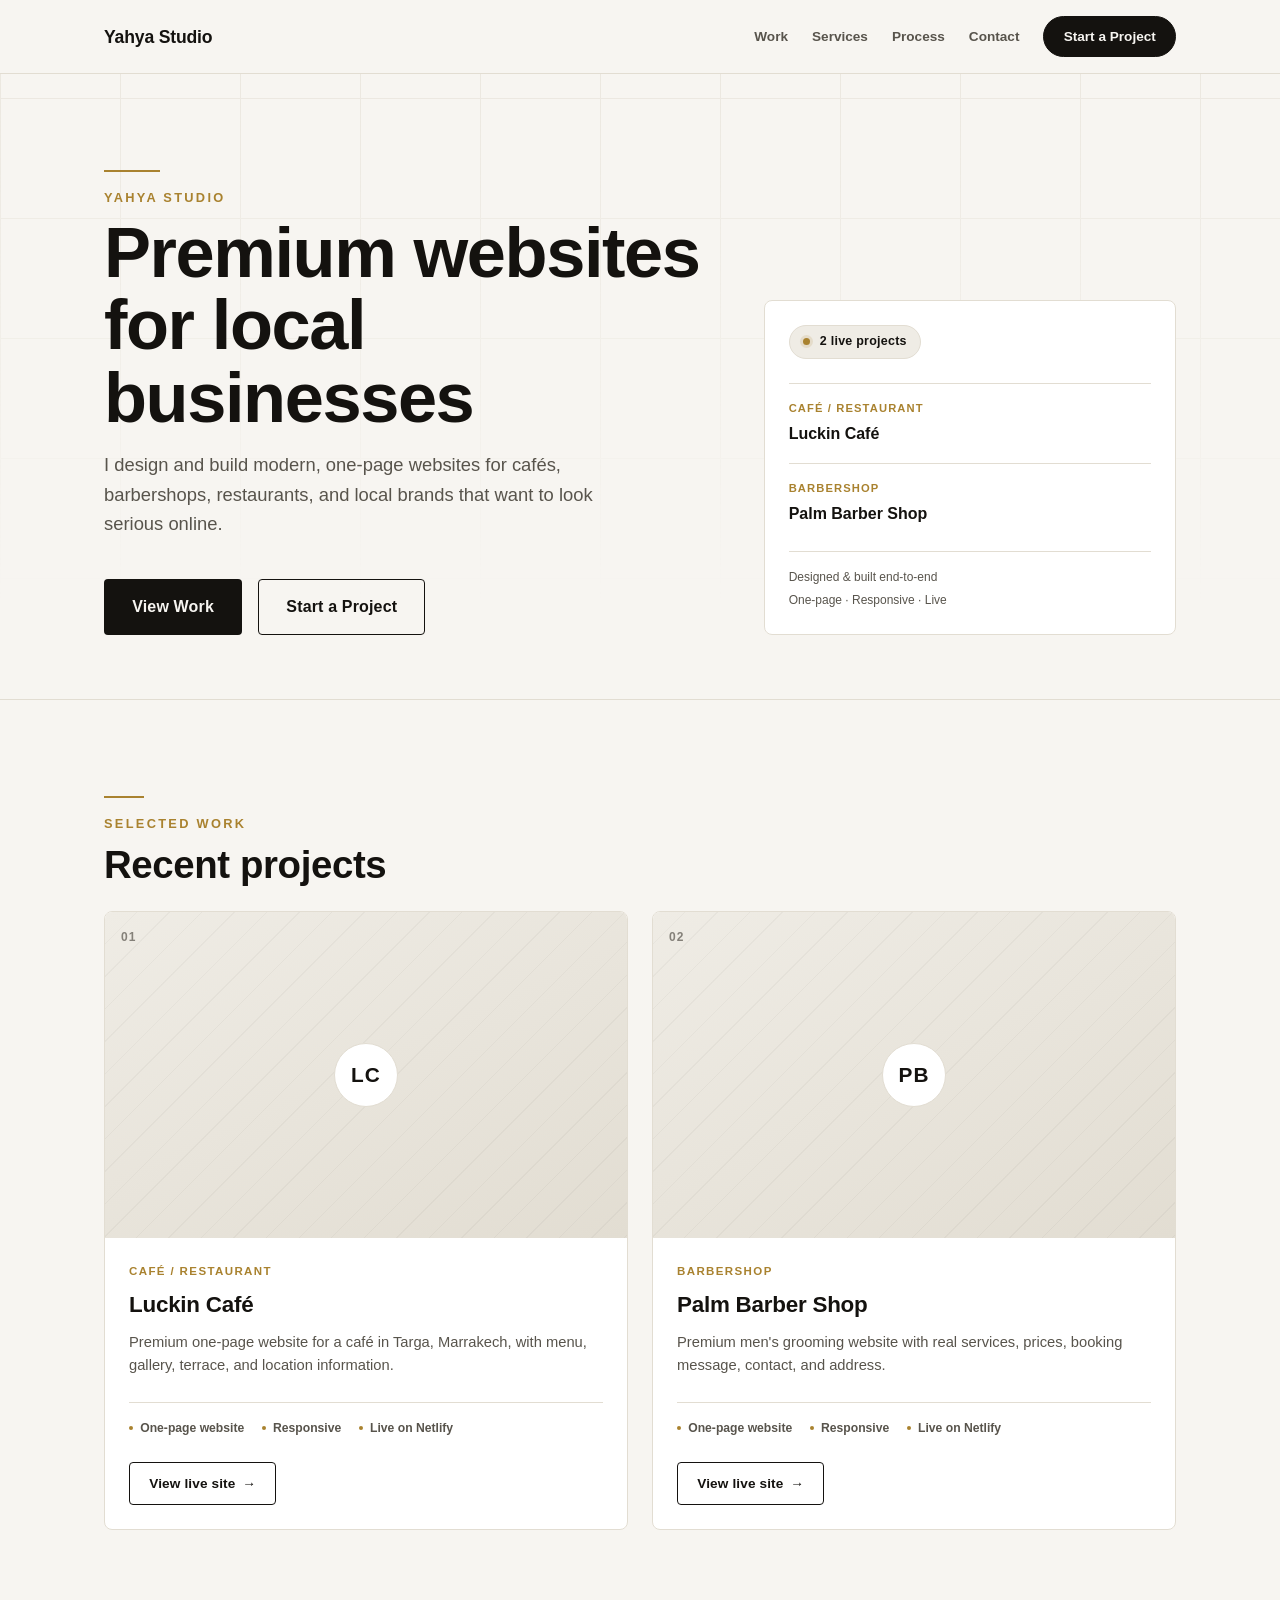
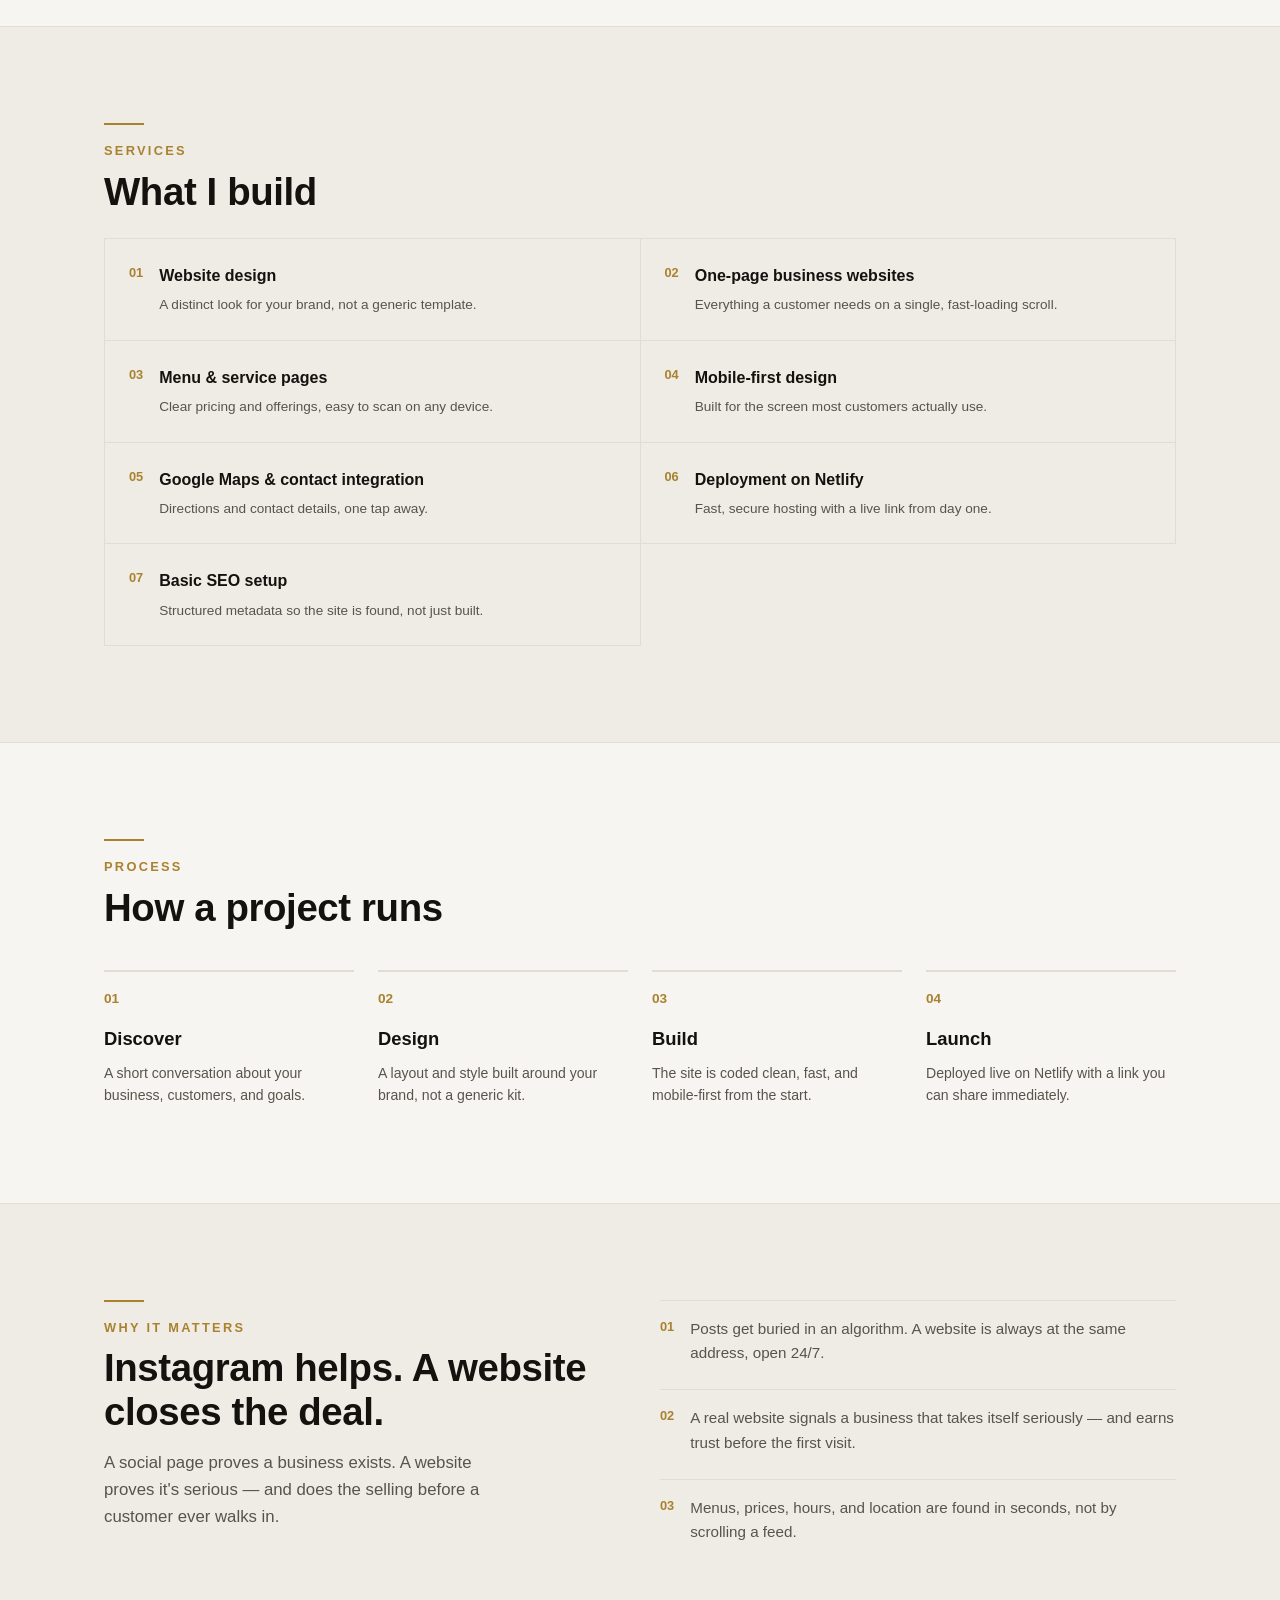
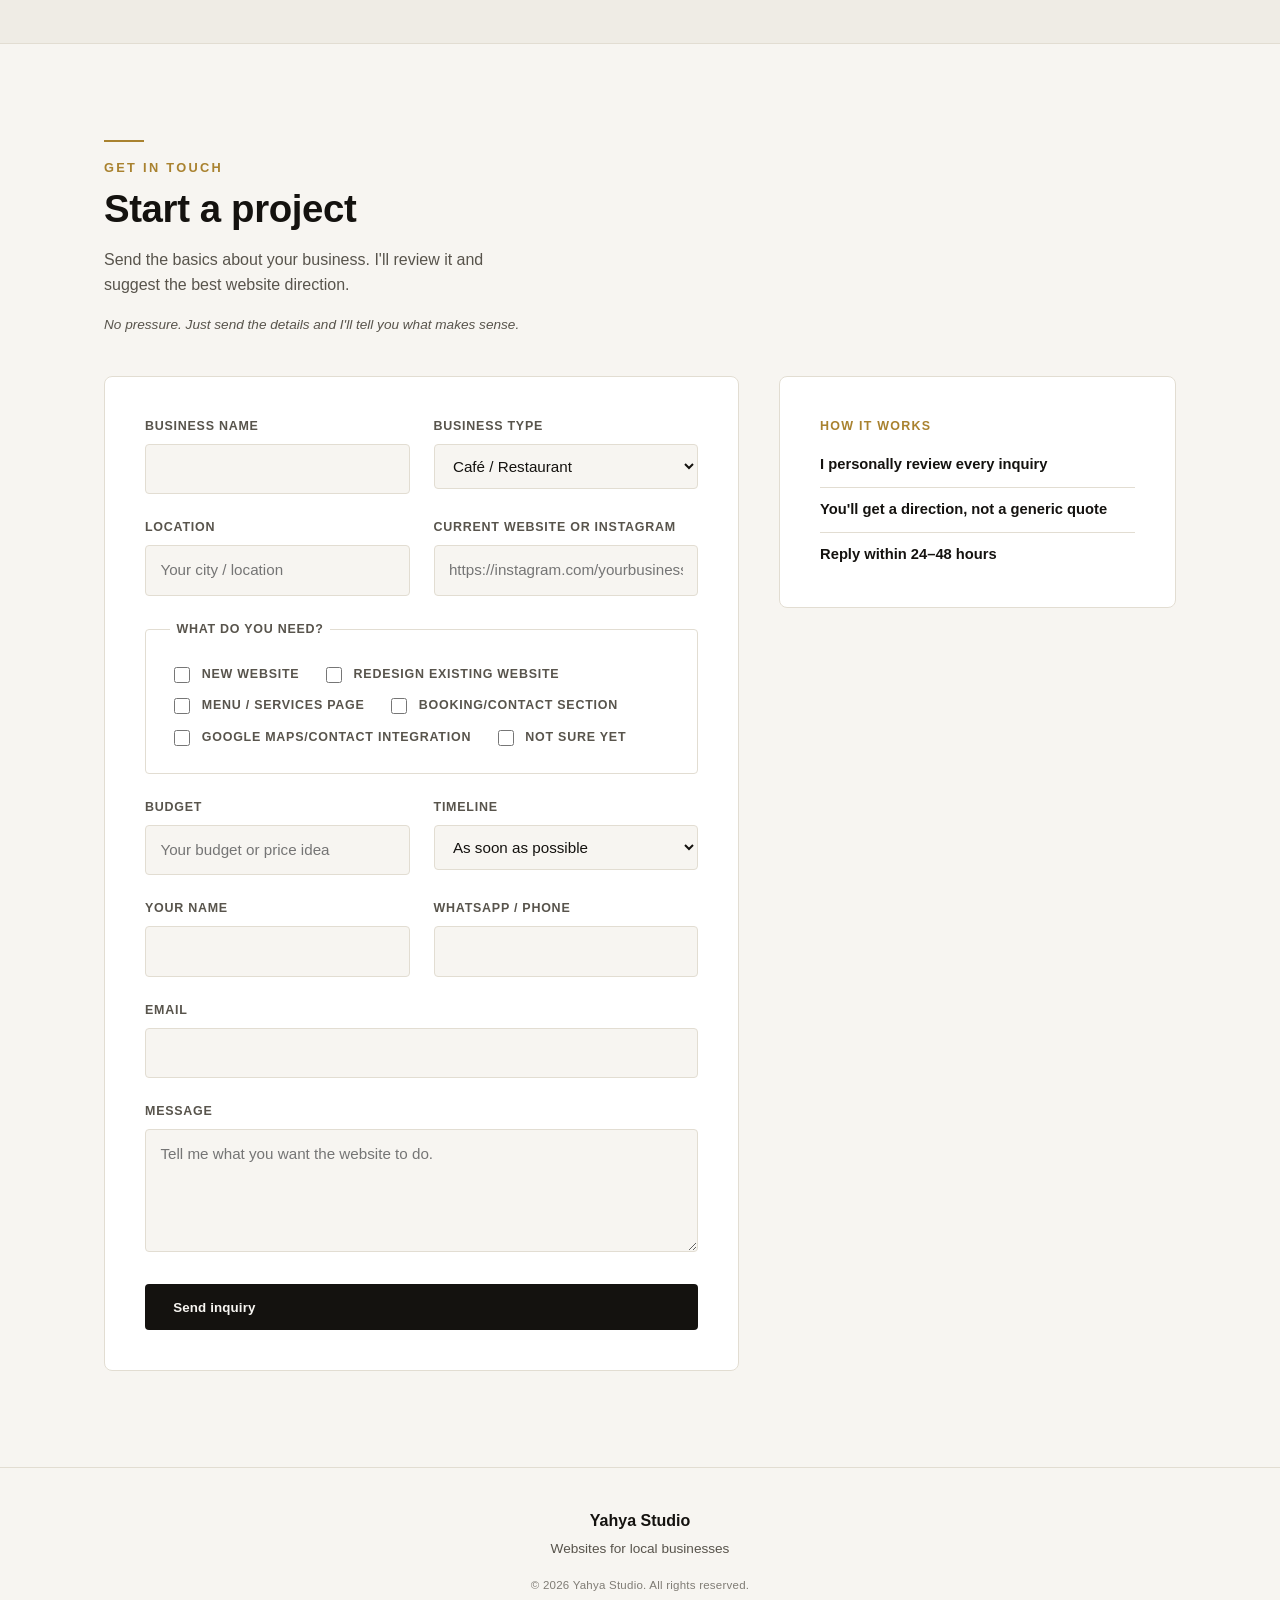
==== studio/index.html @ e255e072 "Add Yahya Studio inquiry form" ====
<!DOCTYPE html>
<html lang="en">
<head>
  <meta charset="UTF-8" />
  <meta name="viewport" content="width=device-width, initial-scale=1.0" />
  <title>Yahya Studio — Premium Websites for Local Businesses</title>
  <meta name="description" content="Yahya Studio designs and builds modern, premium websites for cafés, barbershops, restaurants, and local brands that want to look serious online." />
  <meta name="theme-color" content="#f7f5f1" />

  <link rel="icon" href="data:image/svg+xml,%3Csvg xmlns='http://www.w3.org/2000/svg' viewBox='0 0 64 64'%3E%3Crect width='64' height='64' rx='14' fill='%2314120f'/%3E%3Ctext x='32' y='44' font-family='Helvetica,Arial,sans-serif' font-size='32' font-weight='700' fill='%23f7f5f1' text-anchor='middle'%3EY%3C/text%3E%3C/svg%3E" />

  <!-- Open Graph -->
  <meta property="og:type" content="website" />
  <meta property="og:site_name" content="Yahya Studio" />
  <meta property="og:title" content="Yahya Studio — Premium Websites for Local Businesses" />
  <meta property="og:description" content="I design and build modern websites for cafés, barbershops, restaurants, and local brands that want to look serious online." />
  <meta property="og:locale" content="en_US" />

  <link rel="stylesheet" href="css/style.css" />
  <link rel="stylesheet" href="css/animations.css" />
</head>
<body>

  <a class="skip-link" href="#main">Skip to main content</a>

  <header class="site-header" id="siteHeader">
    <div class="container header-bar">
      <a class="brand" href="#main">
        <span class="brand-name">Yahya Studio</span>
      </a>

      <button class="nav-toggle" id="navToggle" aria-expanded="false" aria-controls="primaryNav">
        <span class="nav-toggle-bar"></span>
        <span class="nav-toggle-bar"></span>
        <span class="nav-toggle-bar"></span>
        <span class="visually-hidden">Open menu</span>
      </button>

      <nav class="primary-nav" id="primaryNav" aria-label="Primary navigation">
        <a href="#work">Work</a>
        <a href="#services">Services</a>
        <a href="#process">Process</a>
        <a href="#contact">Contact</a>
        <a class="nav-cta" href="#contact">Start a Project</a>
      </nav>
    </div>
  </header>

  <main id="main">

    <!-- Hero -->
    <section class="hero">
      <div class="hero-grid-bg" aria-hidden="true"></div>
      <div class="container hero-inner">
        <div class="hero-content reveal">
          <span class="hero-kicker" aria-hidden="true"></span>
          <p class="eyebrow">Yahya Studio</p>
          <h1>Premium websites for local businesses</h1>
          <p class="hero-lead">I design and build modern, one-page websites for cafés, barbershops, restaurants, and local brands that want to look serious online.</p>

          <div class="hero-actions">
            <a class="btn btn-primary" href="#work">View Work</a>
            <a class="btn btn-secondary" href="#contact">Start a Project</a>
          </div>
        </div>

        <aside class="hero-panel reveal" aria-label="Studio highlights">
          <div class="hero-panel-badge">
            <span class="hero-panel-badge-dot" aria-hidden="true"></span>
            2 live projects
          </div>

          <ul class="hero-panel-list">
            <li>
              <span class="hero-panel-label">Café / Restaurant</span>
              <span class="hero-panel-name">Luckin Café</span>
            </li>
            <li>
              <span class="hero-panel-label">Barbershop</span>
              <span class="hero-panel-name">Palm Barber Shop</span>
            </li>
          </ul>

          <div class="hero-panel-foot">
            <span>Designed &amp; built end-to-end</span>
            <span>One-page · Responsive · Live</span>
          </div>
        </aside>
      </div>
    </section>

    <!-- Selected Work -->
    <section class="work" id="work">
      <div class="container">
        <span class="section-kicker" aria-hidden="true"></span>
        <p class="eyebrow">Selected Work</p>
        <h2>Recent projects</h2>

        <div class="work-grid">
          <article class="work-card reveal">
            <div class="work-thumb work-thumb-luckin" aria-hidden="true">
              <span class="work-thumb-index">01</span>
              <span class="work-thumb-mark">LC</span>
            </div>
            <div class="work-card-body">
              <p class="work-category">Café / Restaurant</p>
              <h3>Luckin Café</h3>
              <p class="work-description">Premium one-page website for a café in Targa, Marrakech, with menu, gallery, terrace, and location information.</p>
              <ul class="work-detail-row">
                <li>One-page website</li>
                <li>Responsive</li>
                <li>Live on Netlify</li>
              </ul>
              <a class="btn btn-secondary btn-small" href="https://luckin-cafe.netlify.app/" target="_blank" rel="noopener noreferrer">
                View live site <span aria-hidden="true">→</span>
              </a>
            </div>
          </article>

          <article class="work-card reveal">
            <div class="work-thumb work-thumb-palm" aria-hidden="true">
              <span class="work-thumb-index">02</span>
              <span class="work-thumb-mark">PB</span>
            </div>
            <div class="work-card-body">
              <p class="work-category">Barbershop</p>
              <h3>Palm Barber Shop</h3>
              <p class="work-description">Premium men's grooming website with real services, prices, booking message, contact, and address.</p>
              <ul class="work-detail-row">
                <li>One-page website</li>
                <li>Responsive</li>
                <li>Live on Netlify</li>
              </ul>
              <a class="btn btn-secondary btn-small" href="https://palm-barber-shop.netlify.app/" target="_blank" rel="noopener noreferrer">
                View live site <span aria-hidden="true">→</span>
              </a>
            </div>
          </article>
        </div>
      </div>
    </section>

    <!-- Services -->
    <section class="services" id="services">
      <div class="container">
        <span class="section-kicker" aria-hidden="true"></span>
        <p class="eyebrow">Services</p>
        <h2>What I build</h2>

        <ul class="services-grid">
          <li class="service-item reveal">
            <span class="service-index" aria-hidden="true">01</span>
            <div class="service-body">
              <span class="service-name">Website design</span>
              <p class="service-desc">A distinct look for your brand, not a generic template.</p>
            </div>
          </li>
          <li class="service-item reveal">
            <span class="service-index" aria-hidden="true">02</span>
            <div class="service-body">
              <span class="service-name">One-page business websites</span>
              <p class="service-desc">Everything a customer needs on a single, fast-loading scroll.</p>
            </div>
          </li>
          <li class="service-item reveal">
            <span class="service-index" aria-hidden="true">03</span>
            <div class="service-body">
              <span class="service-name">Menu &amp; service pages</span>
              <p class="service-desc">Clear pricing and offerings, easy to scan on any device.</p>
            </div>
          </li>
          <li class="service-item reveal">
            <span class="service-index" aria-hidden="true">04</span>
            <div class="service-body">
              <span class="service-name">Mobile-first design</span>
              <p class="service-desc">Built for the screen most customers actually use.</p>
            </div>
          </li>
          <li class="service-item reveal">
            <span class="service-index" aria-hidden="true">05</span>
            <div class="service-body">
              <span class="service-name">Google Maps &amp; contact integration</span>
              <p class="service-desc">Directions and contact details, one tap away.</p>
            </div>
          </li>
          <li class="service-item reveal">
            <span class="service-index" aria-hidden="true">06</span>
            <div class="service-body">
              <span class="service-name">Deployment on Netlify</span>
              <p class="service-desc">Fast, secure hosting with a live link from day one.</p>
            </div>
          </li>
          <li class="service-item reveal">
            <span class="service-index" aria-hidden="true">07</span>
            <div class="service-body">
              <span class="service-name">Basic SEO setup</span>
              <p class="service-desc">Structured metadata so the site is found, not just built.</p>
            </div>
          </li>
        </ul>
      </div>
    </section>

    <!-- Process -->
    <section class="process" id="process">
      <div class="container">
        <span class="section-kicker" aria-hidden="true"></span>
        <p class="eyebrow">Process</p>
        <h2>How a project runs</h2>

        <ol class="process-grid">
          <li class="process-step reveal">
            <span class="process-index" aria-hidden="true">01</span>
            <span class="process-name">Discover</span>
            <p class="process-desc">A short conversation about your business, customers, and goals.</p>
          </li>
          <li class="process-step reveal">
            <span class="process-index" aria-hidden="true">02</span>
            <span class="process-name">Design</span>
            <p class="process-desc">A layout and style built around your brand, not a generic kit.</p>
          </li>
          <li class="process-step reveal">
            <span class="process-index" aria-hidden="true">03</span>
            <span class="process-name">Build</span>
            <p class="process-desc">The site is coded clean, fast, and mobile-first from the start.</p>
          </li>
          <li class="process-step reveal">
            <span class="process-index" aria-hidden="true">04</span>
            <span class="process-name">Launch</span>
            <p class="process-desc">Deployed live on Netlify with a link you can share immediately.</p>
          </li>
        </ol>
      </div>
    </section>

    <!-- Why a website -->
    <section class="why">
      <div class="container why-grid">
        <div class="why-text reveal">
          <span class="section-kicker" aria-hidden="true"></span>
          <p class="eyebrow">Why it matters</p>
          <h2>Instagram helps. A website closes the deal.</h2>
          <p class="why-lead">A social page proves a business exists. A website proves it's serious — and does the selling before a customer ever walks in.</p>
        </div>

        <ul class="why-points">
          <li class="why-point reveal">
            <span class="why-point-index" aria-hidden="true">01</span>
            <span class="why-point-text">Posts get buried in an algorithm. A website is always at the same address, open 24/7.</span>
          </li>
          <li class="why-point reveal">
            <span class="why-point-index" aria-hidden="true">02</span>
            <span class="why-point-text">A real website signals a business that takes itself seriously — and earns trust before the first visit.</span>
          </li>
          <li class="why-point reveal">
            <span class="why-point-index" aria-hidden="true">03</span>
            <span class="why-point-text">Menus, prices, hours, and location are found in seconds, not by scrolling a feed.</span>
          </li>
        </ul>
      </div>
    </section>

    <!-- Contact / CTA -->
    <section class="contact" id="contact">
      <div class="container">
        <div class="contact-header reveal">
          <span class="section-kicker" aria-hidden="true"></span>
          <p class="eyebrow">Get in touch</p>
          <h2>Start a project</h2>
          <p class="contact-lead">Send the basics about your business. I'll review it and suggest the best website direction.</p>
          <p class="contact-note">No pressure. Just send the details and I'll tell you what makes sense.</p>
        </div>

        <div class="contact-layout">
          <form
            class="contact-form reveal"
            name="client-inquiry"
            method="POST"
            data-netlify="true"
            netlify-honeypot="bot-field"
            action="/success.html"
          >
            <input type="hidden" name="form-name" value="client-inquiry" />

            <p class="form-honeypot" aria-hidden="true">
              <label>
                Don't fill this out if you're human:
                <input type="text" name="bot-field" tabindex="-1" autocomplete="off" />
              </label>
            </p>

            <div class="form-grid">
              <div class="form-field">
                <label for="business-name">Business name</label>
                <input type="text" id="business-name" name="business-name" autocomplete="organization" required />
              </div>

              <div class="form-field">
                <label for="business-type">Business type</label>
                <select id="business-type" name="business-type">
                  <option value="Café / Restaurant">Café / Restaurant</option>
                  <option value="Barbershop">Barbershop</option>
                  <option value="Beauty / Salon">Beauty / Salon</option>
                  <option value="Shop / Retail">Shop / Retail</option>
                  <option value="Service business">Service business</option>
                  <option value="Other">Other</option>
                </select>
              </div>

              <div class="form-field">
                <label for="location">Location</label>
                <input type="text" id="location" name="location" placeholder="Your city / location" autocomplete="address-level2" />
              </div>

              <div class="form-field">
                <label for="current-presence">Current website or Instagram</label>
                <input type="url" id="current-presence" name="current-presence" placeholder="https://instagram.com/yourbusiness" />
              </div>

              <fieldset class="form-field form-field--full">
                <legend>What do you need?</legend>
                <div class="form-checkbox-group">
                  <label class="form-checkbox">
                    <input type="checkbox" name="project-type" value="New website" />
                    New website
                  </label>
                  <label class="form-checkbox">
                    <input type="checkbox" name="project-type" value="Redesign existing website" />
                    Redesign existing website
                  </label>
                  <label class="form-checkbox">
                    <input type="checkbox" name="project-type" value="Menu / services page" />
                    Menu / services page
                  </label>
                  <label class="form-checkbox">
                    <input type="checkbox" name="project-type" value="Booking/contact section" />
                    Booking/contact section
                  </label>
                  <label class="form-checkbox">
                    <input type="checkbox" name="project-type" value="Google Maps/contact integration" />
                    Google Maps/contact integration
                  </label>
                  <label class="form-checkbox">
                    <input type="checkbox" name="project-type" value="Not sure yet" />
                    Not sure yet
                  </label>
                </div>
              </fieldset>

              <div class="form-field">
                <label for="budget">Budget</label>
                <input type="text" id="budget" name="budget" placeholder="Your budget or price idea" />
              </div>

              <div class="form-field">
                <label for="timeline">Timeline</label>
                <select id="timeline" name="timeline">
                  <option value="As soon as possible">As soon as possible</option>
                  <option value="This week">This week</option>
                  <option value="This month">This month</option>
                  <option value="No rush">No rush</option>
                </select>
              </div>

              <div class="form-field">
                <label for="name">Your name</label>
                <input type="text" id="name" name="name" autocomplete="name" required />
              </div>

              <div class="form-field">
                <label for="phone">WhatsApp / phone</label>
                <input type="tel" id="phone" name="phone" autocomplete="tel" required />
              </div>

              <div class="form-field form-field--full">
                <label for="email">Email</label>
                <input type="email" id="email" name="email" autocomplete="email" />
              </div>

              <div class="form-field form-field--full">
                <label for="message">Message</label>
                <textarea id="message" name="message" rows="4" placeholder="Tell me what you want the website to do."></textarea>
              </div>

              <div class="form-field form-field--full form-actions">
                <button class="btn btn-primary" type="submit">Send inquiry</button>
              </div>
            </div>
          </form>

          <aside class="contact-aside reveal" aria-label="What to expect">
            <p class="contact-aside-title">How it works</p>
            <ul class="contact-aside-list">
              <li>I personally review every inquiry</li>
              <li>You'll get a direction, not a generic quote</li>
              <li>Reply within 24–48 hours</li>
            </ul>
          </aside>
        </div>
      </div>
    </section>

  </main>

  <footer class="site-footer">
    <div class="container footer-content">
      <p class="footer-brand">Yahya Studio</p>
      <p class="footer-tagline">Websites for local businesses</p>
      <p class="footer-copyright">© 2026 Yahya Studio. All rights reserved.</p>
    </div>
  </footer>

  <script src="js/script.js"></script>
</body>
</html>
---- studio/css/style.css ----
/* ==========================================================================
   Yahya Studio — base styles
   ========================================================================== */

:root {
  --color-bg: #f7f5f1;
  --color-bg-alt: #efece5;
  --color-surface: #ffffff;
  --color-border: #e2ddd2;

  --color-ink: #14120f;
  --color-ink-dim: #58544c;
  --color-gold: #a9822f;
  --color-gold-bright: #8c6d28;

  --font-body: -apple-system, BlinkMacSystemFont, 'Segoe UI', Helvetica, Arial, sans-serif;

  --container-width: 1120px;
  --radius: 4px;
  --radius-lg: 8px;

  --space-1: 0.5rem;
  --space-2: 1rem;
  --space-3: 1.5rem;
  --space-4: 2.5rem;
  --space-5: 4rem;
  --space-6: 6rem;
}

/* ---- Reset ---- */

*,
*::before,
*::after {
  box-sizing: border-box;
}

html {
  scroll-behavior: smooth;
}

body {
  margin: 0;
  background: var(--color-bg);
  color: var(--color-ink);
  font-family: var(--font-body);
  line-height: 1.6;
  -webkit-font-smoothing: antialiased;
}

img {
  max-width: 100%;
  display: block;
}

a {
  color: inherit;
  text-decoration: none;
}

ul, ol {
  margin: 0;
  padding: 0;
  list-style: none;
}

h1, h2, h3 {
  font-family: var(--font-body);
  color: var(--color-ink);
  letter-spacing: -0.01em;
  font-weight: 700;
  margin: 0 0 var(--space-2);
}

h1 {
  font-size: clamp(2.4rem, 6vw, 4.4rem);
  line-height: 1.03;
  font-weight: 800;
  letter-spacing: -0.02em;
}

h2 {
  font-size: clamp(1.8rem, 4vw, 2.4rem);
  line-height: 1.15;
}

p {
  margin: 0 0 var(--space-2);
  color: var(--color-ink-dim);
}

.container {
  width: 100%;
  max-width: var(--container-width);
  margin: 0 auto;
  padding: 0 var(--space-3);
}

.eyebrow {
  text-transform: uppercase;
  letter-spacing: 0.18em;
  font-size: 0.8rem;
  color: var(--color-gold);
  font-weight: 600;
  margin-bottom: var(--space-1);
}

.section-kicker {
  display: block;
  width: 40px;
  height: 2px;
  margin-bottom: var(--space-2);
  background: var(--color-gold);
}

.visually-hidden {
  position: absolute;
  width: 1px;
  height: 1px;
  padding: 0;
  margin: -1px;
  overflow: hidden;
  clip: rect(0, 0, 0, 0);
  white-space: nowrap;
  border: 0;
}

.skip-link {
  position: absolute;
  top: -100%;
  left: var(--space-2);
  background: var(--color-ink);
  color: var(--color-bg);
  padding: var(--space-1) var(--space-2);
  border-radius: var(--radius);
  z-index: 1000;
  transition: top 0.2s ease;
}

.skip-link:focus {
  top: var(--space-2);
}

/* ---- Focus states ---- */

a:focus-visible,
button:focus-visible {
  outline: 2px solid var(--color-gold);
  outline-offset: 3px;
}

/* ---- Buttons ---- */

.btn {
  display: inline-flex;
  align-items: center;
  gap: 0.5em;
  padding: 0.9rem 1.7rem;
  border-radius: var(--radius);
  font-weight: 600;
  letter-spacing: 0.01em;
  border: 1px solid transparent;
  transition: background-color 0.2s ease, color 0.2s ease, border-color 0.2s ease, transform 0.15s ease;
}

.btn-primary {
  background: var(--color-ink);
  color: var(--color-bg);
}

.btn-primary:hover {
  background: var(--color-gold-bright);
}

.btn-secondary {
  background: transparent;
  color: var(--color-ink);
  border-color: var(--color-ink);
}

.btn-secondary:hover {
  border-color: var(--color-gold);
  color: var(--color-gold-bright);
}

.btn-small {
  padding: 0.6rem 1.2rem;
  font-size: 0.85rem;
}

/* ---- Header ---- */

.site-header {
  position: sticky;
  top: 0;
  z-index: 100;
  background: rgba(247, 245, 241, 0.92);
  border-bottom: 1px solid var(--color-border);
  backdrop-filter: blur(6px);
}

.header-bar {
  display: flex;
  align-items: center;
  justify-content: space-between;
  padding-top: var(--space-2);
  padding-bottom: var(--space-2);
}

.brand {
  display: flex;
  align-items: center;
}

.brand-name {
  font-size: 1.1rem;
  font-weight: 700;
  letter-spacing: -0.01em;
  color: var(--color-ink);
}

.nav-toggle {
  display: none;
  flex-direction: column;
  justify-content: center;
  gap: 5px;
  width: 40px;
  height: 40px;
  background: transparent;
  border: 1px solid var(--color-border);
  border-radius: var(--radius);
  cursor: pointer;
}

.nav-toggle-bar {
  display: block;
  height: 2px;
  width: 20px;
  margin: 0 auto;
  background: var(--color-ink);
}

.primary-nav {
  display: flex;
  align-items: center;
  gap: var(--space-3);
}

.primary-nav a {
  font-size: 0.85rem;
  font-weight: 600;
  color: var(--color-ink-dim);
  transition: color 0.2s ease;
}

.primary-nav a:hover {
  color: var(--color-gold-bright);
}

.primary-nav .nav-cta {
  padding: 0.55rem 1.2rem;
  border-radius: 999px;
  background: var(--color-ink);
  border: 1px solid var(--color-ink);
  color: var(--color-bg);
  transition: background-color 0.2s ease, border-color 0.2s ease, transform 0.15s ease;
}

.primary-nav .nav-cta:hover {
  background: var(--color-gold-bright);
  border-color: var(--color-gold-bright);
  color: var(--color-bg);
  transform: translateY(-1px);
}

/* ---- Hero ---- */

.hero {
  position: relative;
  padding: var(--space-6) 0 var(--space-5);
  overflow: hidden;
}

.hero-grid-bg {
  position: absolute;
  inset: 0;
  pointer-events: none;
  background-image:
    repeating-linear-gradient(90deg, var(--color-border) 0, var(--color-border) 1px, transparent 1px, transparent 120px),
    repeating-linear-gradient(0deg, var(--color-border) 0, var(--color-border) 1px, transparent 1px, transparent 120px);
  opacity: 0.55;
  mask-image: linear-gradient(180deg, black, transparent 85%);
  -webkit-mask-image: linear-gradient(180deg, black, transparent 85%);
}

.hero-inner {
  position: relative;
  display: grid;
  grid-template-columns: 1.3fr 0.9fr;
  gap: var(--space-5);
  align-items: end;
}

.hero-kicker {
  display: block;
  width: 56px;
  height: 2px;
  margin-bottom: var(--space-2);
  background: var(--color-gold);
}

.hero-lead {
  font-size: 1.15rem;
  max-width: 48ch;
}

.hero-actions {
  display: flex;
  flex-wrap: wrap;
  gap: var(--space-2);
  margin-top: var(--space-4);
}

/* Hero side panel */

.hero-panel {
  position: relative;
  display: flex;
  flex-direction: column;
  gap: var(--space-3);
  padding: var(--space-3);
  border: 1px solid var(--color-border);
  border-radius: var(--radius-lg);
  background: var(--color-surface);
}

.hero-panel-badge {
  display: inline-flex;
  align-self: flex-start;
  align-items: center;
  gap: 0.6rem;
  padding: 0.4rem 0.85rem;
  border-radius: 999px;
  background: var(--color-bg-alt);
  border: 1px solid var(--color-border);
  font-size: 0.78rem;
  font-weight: 700;
  letter-spacing: 0.02em;
  color: var(--color-ink);
}

.hero-panel-badge-dot {
  width: 7px;
  height: 7px;
  border-radius: 50%;
  background: var(--color-gold);
  box-shadow: 0 0 0 3px rgba(169, 130, 47, 0.15);
}

.hero-panel-list {
  display: flex;
  flex-direction: column;
  gap: var(--space-2);
  padding-top: var(--space-2);
  border-top: 1px solid var(--color-border);
}

.hero-panel-list li {
  display: flex;
  flex-direction: column;
  gap: 0.2rem;
  padding-bottom: var(--space-2);
  border-bottom: 1px solid var(--color-border);
}

.hero-panel-list li:last-child {
  padding-bottom: 0;
  border-bottom: none;
}

.hero-panel-label {
  font-size: 0.7rem;
  text-transform: uppercase;
  letter-spacing: 0.1em;
  font-weight: 600;
  color: var(--color-gold);
}

.hero-panel-name {
  font-size: 1rem;
  font-weight: 700;
  color: var(--color-ink);
}

.hero-panel-foot {
  display: flex;
  flex-direction: column;
  gap: 0.25rem;
  padding-top: var(--space-2);
  border-top: 1px solid var(--color-border);
  font-size: 0.75rem;
  color: var(--color-ink-dim);
}

/* ---- Work ---- */

.work {
  padding: var(--space-6) 0;
  border-top: 1px solid var(--color-border);
}

.work-grid {
  margin-top: var(--space-3);
  display: grid;
  grid-template-columns: repeat(2, 1fr);
  gap: var(--space-3);
}

.work-card {
  display: flex;
  flex-direction: column;
  border-radius: var(--radius-lg);
  border: 1px solid var(--color-border);
  background: var(--color-surface);
  overflow: hidden;
  transition: box-shadow 0.25s ease, transform 0.25s ease;
}

.work-card:hover {
  box-shadow: 0 20px 40px -24px rgba(20, 18, 15, 0.25);
  transform: translateY(-2px);
}

.work-thumb {
  position: relative;
  aspect-ratio: 16 / 10;
  display: flex;
  align-items: center;
  justify-content: center;
  background:
    repeating-linear-gradient(135deg, transparent 0 22px, rgba(20, 18, 15, 0.035) 22px 23px),
    linear-gradient(155deg, var(--color-bg-alt) 0%, var(--color-border) 100%);
}

.work-thumb-index {
  position: absolute;
  top: var(--space-2);
  left: var(--space-2);
  font-size: 0.75rem;
  font-weight: 700;
  letter-spacing: 0.08em;
  color: var(--color-ink-dim);
  opacity: 0.7;
}

.work-thumb-mark {
  display: flex;
  align-items: center;
  justify-content: center;
  width: 64px;
  height: 64px;
  border-radius: 50%;
  border: 1px solid var(--color-border);
  background: var(--color-surface);
  font-size: 1.3rem;
  font-weight: 700;
  letter-spacing: 0.05em;
  color: var(--color-ink);
}

.work-card-body {
  padding: var(--space-3);
}

.work-category {
  text-transform: uppercase;
  letter-spacing: 0.12em;
  font-size: 0.72rem;
  font-weight: 600;
  color: var(--color-gold);
  margin-bottom: 0.4rem;
}

.work-card-body h3 {
  font-size: 1.4rem;
  margin-bottom: 0.5rem;
}

.work-description {
  font-size: 0.92rem;
  margin-bottom: var(--space-3);
}

.work-detail-row {
  display: flex;
  flex-wrap: wrap;
  gap: 0.5rem 1.1rem;
  margin: 0 0 var(--space-3);
  padding-top: var(--space-2);
  border-top: 1px solid var(--color-border);
}

.work-detail-row li {
  display: flex;
  align-items: center;
  gap: 0.45rem;
  font-size: 0.76rem;
  font-weight: 600;
  color: var(--color-ink-dim);
}

.work-detail-row li::before {
  content: "";
  width: 4px;
  height: 4px;
  border-radius: 50%;
  background: var(--color-gold);
  flex-shrink: 0;
}

/* ---- Services ---- */

.services {
  padding: var(--space-6) 0;
  border-top: 1px solid var(--color-border);
  background: var(--color-bg-alt);
}

.services-grid {
  margin-top: var(--space-3);
  display: grid;
  grid-template-columns: repeat(2, 1fr);
  gap: 0;
  border-top: 1px solid var(--color-border);
  border-left: 1px solid var(--color-border);
}

.service-item {
  display: flex;
  align-items: flex-start;
  gap: var(--space-2);
  padding: var(--space-3);
  border-right: 1px solid var(--color-border);
  border-bottom: 1px solid var(--color-border);
  transition: background-color 0.2s ease;
}

.service-item:hover {
  background: rgba(169, 130, 47, 0.06);
}

.service-index {
  font-size: 0.8rem;
  font-weight: 700;
  color: var(--color-gold);
  flex-shrink: 0;
}

.service-body {
  display: flex;
  flex-direction: column;
  gap: 0.35rem;
}

.service-name {
  font-size: 1rem;
  font-weight: 600;
  color: var(--color-ink);
}

.service-desc {
  font-size: 0.85rem;
  color: var(--color-ink-dim);
  margin: 0;
}

/* ---- Process ---- */

.process {
  padding: var(--space-6) 0;
  border-top: 1px solid var(--color-border);
}

.process-grid {
  margin-top: var(--space-4);
  display: grid;
  grid-template-columns: repeat(4, 1fr);
  gap: var(--space-3);
}

.process-step {
  display: flex;
  flex-direction: column;
  gap: 0.5rem;
  padding-top: var(--space-2);
  border-top: 2px solid var(--color-border);
}

.process-index {
  display: block;
  font-size: 0.85rem;
  font-weight: 700;
  color: var(--color-gold);
  margin-bottom: 0.4rem;
}

.process-name {
  display: block;
  font-size: 1.15rem;
  font-weight: 700;
  color: var(--color-ink);
}

.process-desc {
  font-size: 0.88rem;
  color: var(--color-ink-dim);
  margin: 0;
}

/* ---- Why ---- */

.why {
  padding: var(--space-6) 0;
  border-top: 1px solid var(--color-border);
  background: var(--color-bg-alt);
}

.why-grid {
  display: grid;
  grid-template-columns: 1fr 1fr;
  gap: var(--space-4);
  align-items: start;
}

.why-lead {
  font-size: 1.05rem;
  max-width: 42ch;
}

.why-points {
  display: flex;
  flex-direction: column;
  gap: var(--space-3);
}

.why-point {
  display: flex;
  gap: var(--space-2);
  padding-top: var(--space-2);
  border-top: 1px solid var(--color-border);
}

.why-point-index {
  font-size: 0.8rem;
  font-weight: 700;
  color: var(--color-gold);
  flex-shrink: 0;
}

.why-point-text {
  font-size: 0.95rem;
  color: var(--color-ink-dim);
}

/* ---- Contact ---- */

.contact {
  padding: var(--space-6) 0;
  border-top: 1px solid var(--color-border);
}

.contact-header {
  max-width: 640px;
  margin-bottom: var(--space-4);
}

.contact-lead {
  max-width: 48ch;
}

.contact-note {
  margin: 0;
  font-size: 0.85rem;
  font-style: italic;
  color: var(--color-ink-dim);
}

.contact-layout {
  display: grid;
  grid-template-columns: 1.6fr 1fr;
  gap: var(--space-4);
  align-items: start;
}

/* Form */

.contact-form {
  padding: var(--space-4);
  border: 1px solid var(--color-border);
  border-radius: var(--radius-lg);
  background: var(--color-surface);
}

.form-honeypot {
  position: absolute;
  left: -9999px;
  top: -9999px;
}

.form-grid {
  display: grid;
  grid-template-columns: repeat(2, 1fr);
  gap: var(--space-3);
}

.form-field {
  display: flex;
  flex-direction: column;
  gap: 0.45rem;
  min-width: 0;
}

.form-field--full {
  grid-column: 1 / -1;
}

.form-field label,
fieldset.form-field legend {
  font-size: 0.78rem;
  font-weight: 700;
  letter-spacing: 0.06em;
  text-transform: uppercase;
  color: var(--color-ink-dim);
}

.form-field input[type="text"],
.form-field input[type="url"],
.form-field input[type="tel"],
.form-field input[type="email"],
.form-field select,
.form-field textarea {
  width: 100%;
  padding: 0.75rem 0.9rem;
  border: 1px solid var(--color-border);
  border-radius: var(--radius);
  background: var(--color-bg);
  color: var(--color-ink);
  font: inherit;
  font-size: 0.95rem;
}

.form-field textarea {
  resize: vertical;
  min-height: 110px;
}

.form-field input:focus-visible,
.form-field select:focus-visible,
.form-field textarea:focus-visible {
  outline: none;
  border-color: var(--color-gold);
  box-shadow: 0 0 0 3px rgba(169, 130, 47, 0.18);
}

fieldset.form-field {
  margin: 0;
  padding: var(--space-2) var(--space-3) var(--space-3);
  border: 1px solid var(--color-border);
  border-radius: var(--radius);
}

fieldset.form-field legend {
  padding: 0 0.4rem;
}

.form-checkbox-group {
  display: flex;
  flex-wrap: wrap;
  gap: 0.6rem 1.4rem;
  margin-top: var(--space-1);
}

.form-checkbox {
  display: flex;
  align-items: center;
  gap: 0.55rem;
  font-size: 0.9rem;
  font-weight: 500;
  letter-spacing: normal;
  text-transform: none;
  color: var(--color-ink);
  cursor: pointer;
}

.form-checkbox input[type="checkbox"] {
  width: 16px;
  height: 16px;
  accent-color: var(--color-gold);
  cursor: pointer;
}

.form-checkbox input[type="checkbox"]:focus-visible {
  outline: 2px solid var(--color-gold);
  outline-offset: 2px;
}

.form-actions {
  margin-top: var(--space-1);
}

/* Trust panel */

.contact-aside {
  padding: var(--space-4);
  border: 1px solid var(--color-border);
  border-radius: var(--radius-lg);
  background: var(--color-surface);
}

.contact-aside-title {
  margin: 0 0 var(--space-2);
  font-size: 0.78rem;
  font-weight: 700;
  text-transform: uppercase;
  letter-spacing: 0.1em;
  color: var(--color-gold);
}

.contact-aside-list {
  display: flex;
  flex-direction: column;
  gap: 0.65rem;
}

.contact-aside-list li {
  padding-bottom: 0.65rem;
  border-bottom: 1px solid var(--color-border);
  font-size: 0.92rem;
  font-weight: 600;
  color: var(--color-ink);
}

.contact-aside-list li:last-child {
  padding-bottom: 0;
  border-bottom: none;
}

/* ---- Success page ---- */

.success-section {
  display: flex;
  align-items: center;
  min-height: 60vh;
  padding: var(--space-6) 0;
}

.success-content {
  max-width: 640px;
}

/* ---- Footer ---- */

.site-footer {
  padding: var(--space-4) 0;
  border-top: 1px solid var(--color-border);
}

.footer-content {
  text-align: center;
}

.footer-brand {
  margin: 0 0 0.25rem;
  font-weight: 700;
  color: var(--color-ink);
}

.footer-tagline {
  margin: 0 0 var(--space-2);
  font-size: 0.85rem;
}

.footer-copyright {
  font-size: 0.72rem;
  letter-spacing: 0.02em;
  color: var(--color-ink-dim);
  opacity: 0.75;
  margin: 0;
}

/* ==========================================================================
   Responsive
   ========================================================================== */

@media (max-width: 860px) {
  .hero-inner {
    grid-template-columns: 1fr;
    align-items: stretch;
  }

  .work-grid {
    grid-template-columns: 1fr;
  }

  .why-grid {
    grid-template-columns: 1fr;
  }

  .process-grid {
    grid-template-columns: repeat(2, 1fr);
  }

  .contact-layout {
    grid-template-columns: 1fr;
  }
}

@media (max-width: 720px) {
  .nav-toggle {
    display: flex;
  }

  .primary-nav {
    position: absolute;
    top: 100%;
    left: 0;
    right: 0;
    flex-direction: column;
    align-items: flex-start;
    gap: 0;
    background: var(--color-bg);
    border-bottom: 1px solid var(--color-border);
    padding: var(--space-2) var(--space-3);
    display: none;
  }

  .primary-nav.is-open {
    display: flex;
  }

  .primary-nav a {
    padding: var(--space-1) 0;
    width: 100%;
  }

  .primary-nav .nav-cta {
    margin-top: var(--space-1);
  }

  .services-grid {
    grid-template-columns: 1fr;
  }

  .process-grid {
    grid-template-columns: repeat(2, 1fr);
  }

  .form-grid {
    grid-template-columns: 1fr;
  }
}

/* ---- Reduced motion ---- */

@media (prefers-reduced-motion: reduce) {
  html {
    scroll-behavior: auto;
  }

  * {
    animation-duration: 0.001ms !important;
    animation-iteration-count: 1 !important;
    transition-duration: 0.001ms !important;
    scroll-behavior: auto !important;
  }
}
---- studio/css/animations.css ----
/* ==========================================================================
   Yahya Studio — animations
   ========================================================================== */

@keyframes fade-up {
  from {
    opacity: 0;
    transform: translateY(16px);
  }
  to {
    opacity: 1;
    transform: translateY(0);
  }
}

.reveal {
  opacity: 0;
  transform: translateY(16px);
}

.reveal.is-visible {
  animation: fade-up 0.6s ease forwards;
}

.btn:hover {
  transform: translateY(-2px);
}

@media (prefers-reduced-motion: reduce) {
  .reveal,
  .reveal.is-visible {
    opacity: 1;
    transform: none;
    animation: none;
  }

  .btn:hover {
    transform: none;
  }
}
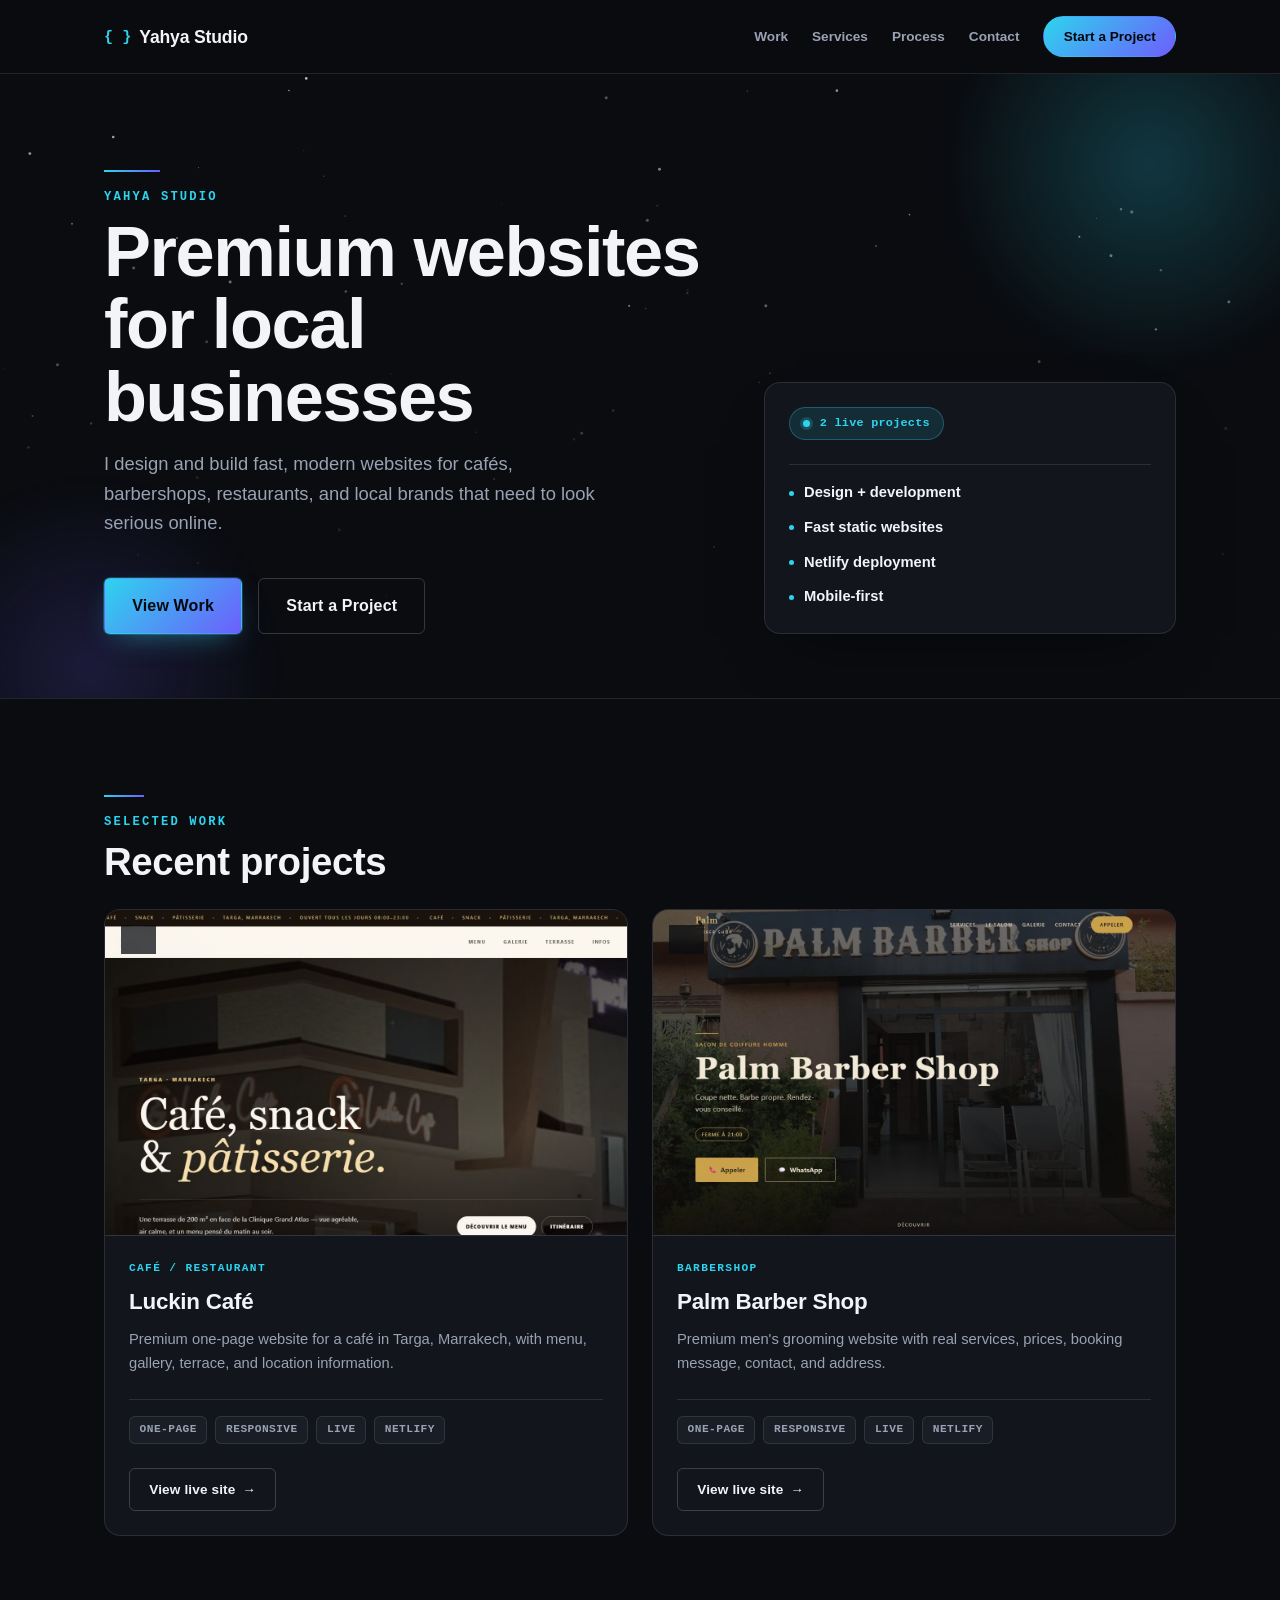
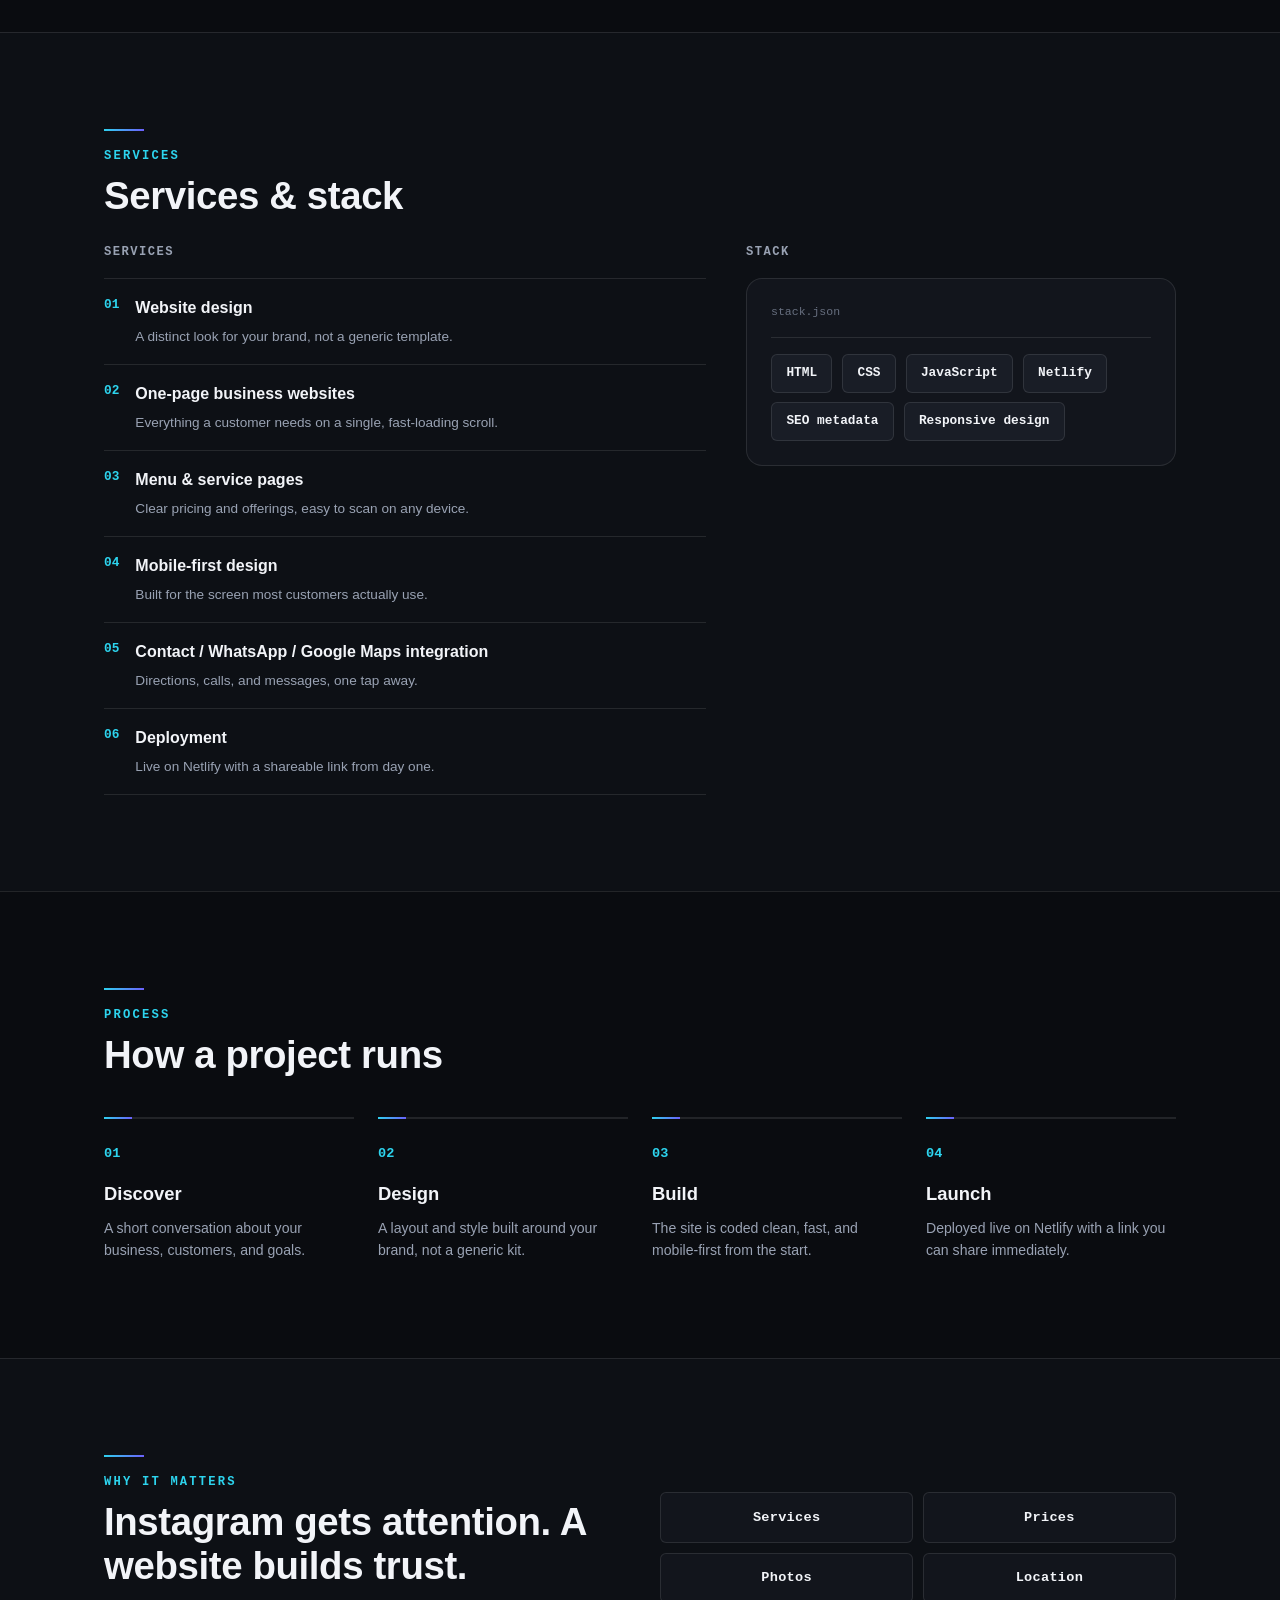
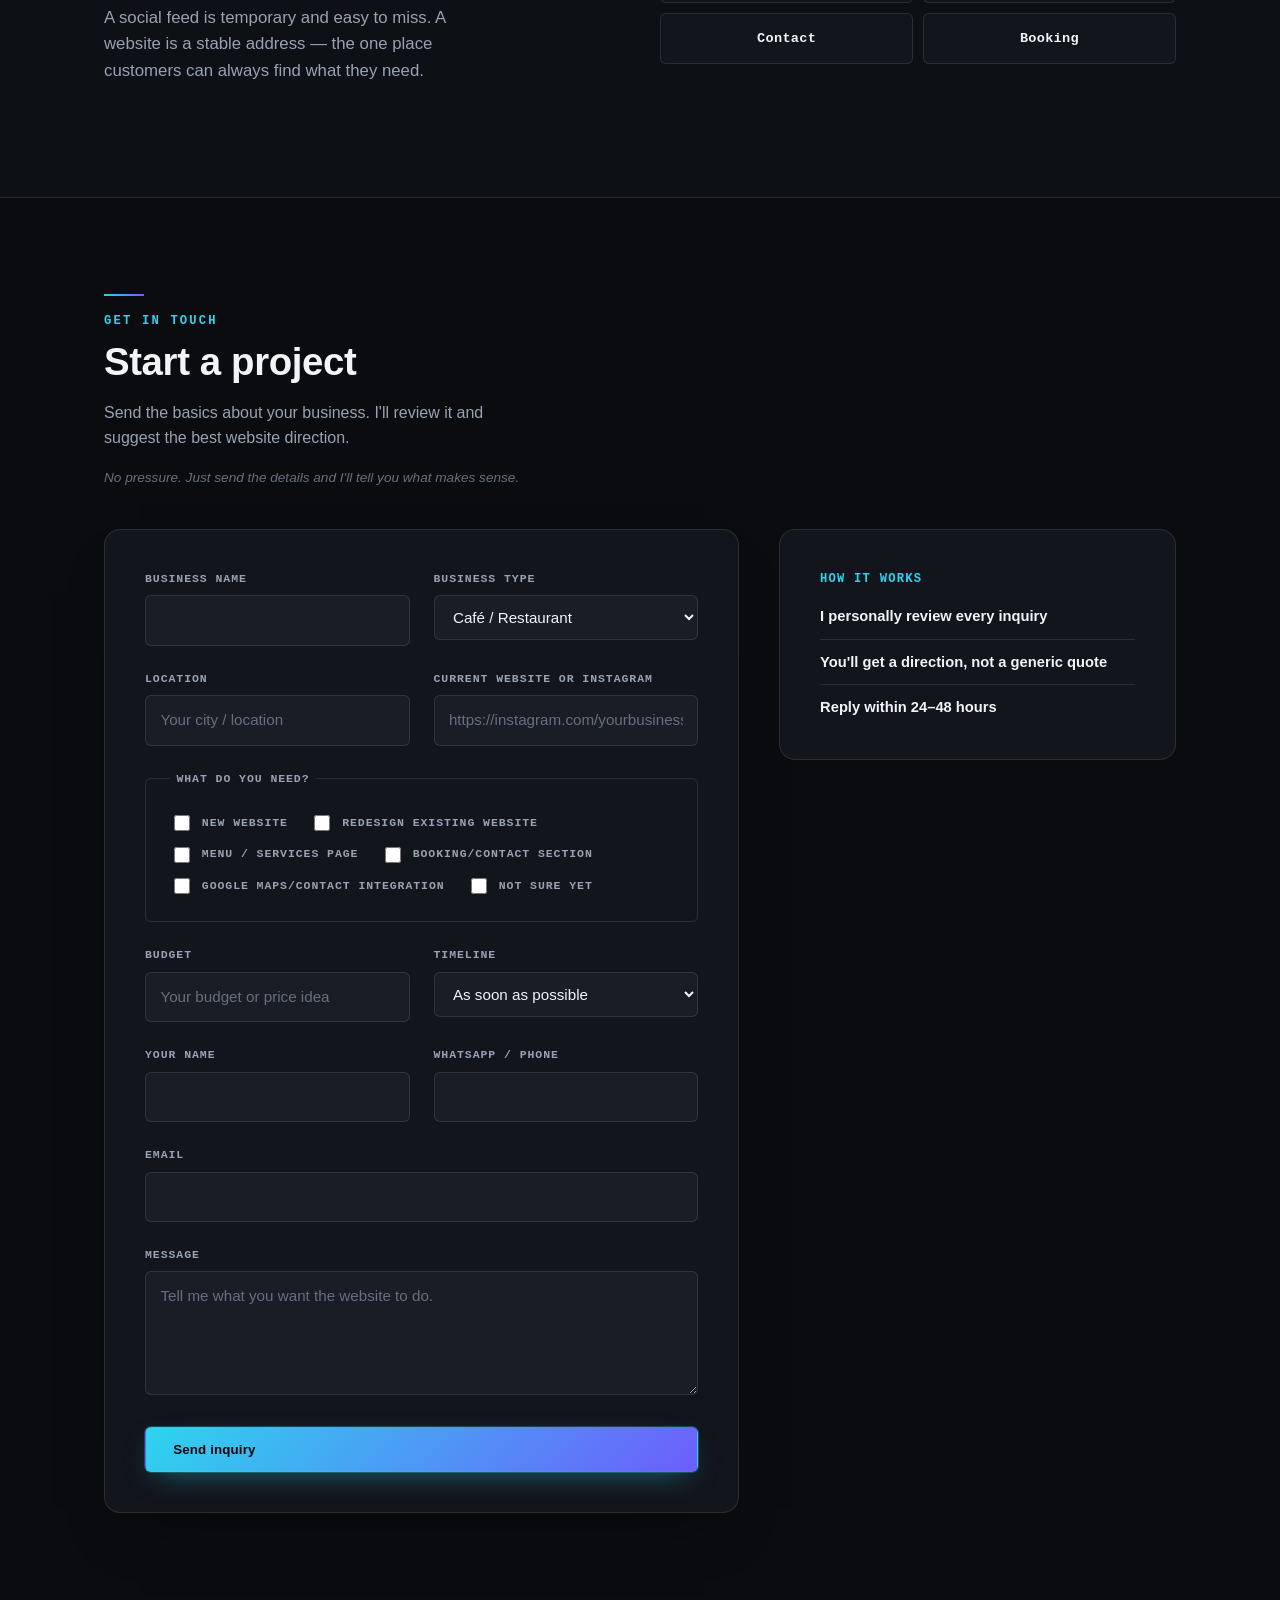
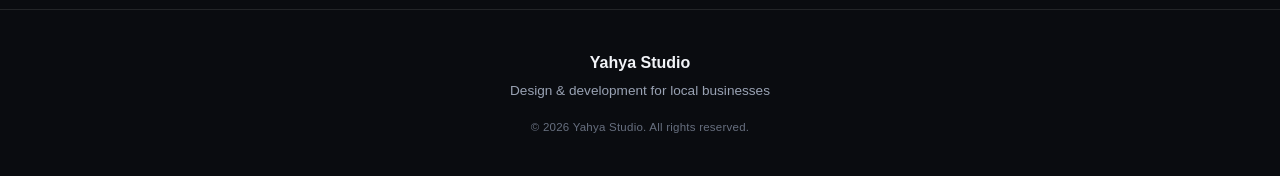
==== commit 87d97077: "Remove hero grid and keep premium starfield background" ====
--- a/studio/index.html
+++ b/studio/index.html
@@ -4,16 +4,16 @@
   <meta charset="UTF-8" />
   <meta name="viewport" content="width=device-width, initial-scale=1.0" />
   <title>Yahya Studio — Premium Websites for Local Businesses</title>
-  <meta name="description" content="Yahya Studio designs and builds modern, premium websites for cafés, barbershops, restaurants, and local brands that want to look serious online." />
-  <meta name="theme-color" content="#f7f5f1" />
-
-  <link rel="icon" href="data:image/svg+xml,%3Csvg xmlns='http://www.w3.org/2000/svg' viewBox='0 0 64 64'%3E%3Crect width='64' height='64' rx='14' fill='%2314120f'/%3E%3Ctext x='32' y='44' font-family='Helvetica,Arial,sans-serif' font-size='32' font-weight='700' fill='%23f7f5f1' text-anchor='middle'%3EY%3C/text%3E%3C/svg%3E" />
+  <meta name="description" content="Yahya Studio designs and builds fast, modern websites for cafés, barbershops, restaurants, and local brands that need to look serious online." />
+  <meta name="theme-color" content="#0a0c10" />
+
+  <link rel="icon" href="data:image/svg+xml,%3Csvg xmlns='http://www.w3.org/2000/svg' viewBox='0 0 64 64'%3E%3Crect width='64' height='64' rx='14' fill='%230a0c10'/%3E%3Ctext x='32' y='44' font-family='Helvetica,Arial,sans-serif' font-size='32' font-weight='700' fill='%2322d3ee' text-anchor='middle'%3EY%3C/text%3E%3C/svg%3E" />
 
   <!-- Open Graph -->
   <meta property="og:type" content="website" />
   <meta property="og:site_name" content="Yahya Studio" />
   <meta property="og:title" content="Yahya Studio — Premium Websites for Local Businesses" />
-  <meta property="og:description" content="I design and build modern websites for cafés, barbershops, restaurants, and local brands that want to look serious online." />
+  <meta property="og:description" content="I design and build fast, modern websites for cafés, barbershops, restaurants, and local brands that need to look serious online." />
   <meta property="og:locale" content="en_US" />
 
   <link rel="stylesheet" href="css/style.css" />
@@ -26,6 +26,7 @@
   <header class="site-header" id="siteHeader">
     <div class="container header-bar">
       <a class="brand" href="#main">
+        <span class="brand-mark" aria-hidden="true">{ }</span>
         <span class="brand-name">Yahya Studio</span>
       </a>
 
@@ -50,13 +51,16 @@
 
     <!-- Hero -->
     <section class="hero">
-      <div class="hero-grid-bg" aria-hidden="true"></div>
+      <canvas id="heroStarfield" class="hero-starfield" aria-hidden="true"></canvas>
+      <div class="hero-glow hero-glow-cyan" aria-hidden="true"></div>
+      <div class="hero-glow hero-glow-violet" aria-hidden="true"></div>
+
       <div class="container hero-inner">
         <div class="hero-content reveal">
           <span class="hero-kicker" aria-hidden="true"></span>
           <p class="eyebrow">Yahya Studio</p>
           <h1>Premium websites for local businesses</h1>
-          <p class="hero-lead">I design and build modern, one-page websites for cafés, barbershops, restaurants, and local brands that want to look serious online.</p>
+          <p class="hero-lead">I design and build fast, modern websites for cafés, barbershops, restaurants, and local brands that need to look serious online.</p>
 
           <div class="hero-actions">
             <a class="btn btn-primary" href="#work">View Work</a>
@@ -70,21 +74,24 @@
             2 live projects
           </div>
 
-          <ul class="hero-panel-list">
+          <ul class="hero-signal-list">
             <li>
-              <span class="hero-panel-label">Café / Restaurant</span>
-              <span class="hero-panel-name">Luckin Café</span>
+              <span class="hero-signal-dot" aria-hidden="true"></span>
+              <span class="hero-signal-value">Design + development</span>
             </li>
             <li>
-              <span class="hero-panel-label">Barbershop</span>
-              <span class="hero-panel-name">Palm Barber Shop</span>
+              <span class="hero-signal-dot" aria-hidden="true"></span>
+              <span class="hero-signal-value">Fast static websites</span>
+            </li>
+            <li>
+              <span class="hero-signal-dot" aria-hidden="true"></span>
+              <span class="hero-signal-value">Netlify deployment</span>
+            </li>
+            <li>
+              <span class="hero-signal-dot" aria-hidden="true"></span>
+              <span class="hero-signal-value">Mobile-first</span>
             </li>
           </ul>
-
-          <div class="hero-panel-foot">
-            <span>Designed &amp; built end-to-end</span>
-            <span>One-page · Responsive · Live</span>
-          </div>
         </aside>
       </div>
     </section>
@@ -98,18 +105,25 @@
 
         <div class="work-grid">
           <article class="work-card reveal">
-            <div class="work-thumb work-thumb-luckin" aria-hidden="true">
-              <span class="work-thumb-index">01</span>
-              <span class="work-thumb-mark">LC</span>
+            <div class="work-thumb">
+              <img
+                src="images/luckin-cafe-preview.jpg"
+                alt="Luckin Café website preview"
+                width="1280"
+                height="800"
+                loading="lazy"
+              />
+              <span class="work-thumb-index" aria-hidden="true">01</span>
             </div>
             <div class="work-card-body">
               <p class="work-category">Café / Restaurant</p>
               <h3>Luckin Café</h3>
               <p class="work-description">Premium one-page website for a café in Targa, Marrakech, with menu, gallery, terrace, and location information.</p>
-              <ul class="work-detail-row">
-                <li>One-page website</li>
+              <ul class="work-tags">
+                <li>One-page</li>
                 <li>Responsive</li>
-                <li>Live on Netlify</li>
+                <li>Live</li>
+                <li>Netlify</li>
               </ul>
               <a class="btn btn-secondary btn-small" href="https://luckin-cafe.netlify.app/" target="_blank" rel="noopener noreferrer">
                 View live site <span aria-hidden="true">→</span>
@@ -118,18 +132,25 @@
           </article>
 
           <article class="work-card reveal">
-            <div class="work-thumb work-thumb-palm" aria-hidden="true">
-              <span class="work-thumb-index">02</span>
-              <span class="work-thumb-mark">PB</span>
+            <div class="work-thumb">
+              <img
+                src="images/palm-barber-preview.jpg"
+                alt="Palm Barber Shop website preview"
+                width="1280"
+                height="800"
+                loading="lazy"
+              />
+              <span class="work-thumb-index" aria-hidden="true">02</span>
             </div>
             <div class="work-card-body">
               <p class="work-category">Barbershop</p>
               <h3>Palm Barber Shop</h3>
               <p class="work-description">Premium men's grooming website with real services, prices, booking message, contact, and address.</p>
-              <ul class="work-detail-row">
-                <li>One-page website</li>
+              <ul class="work-tags">
+                <li>One-page</li>
                 <li>Responsive</li>
-                <li>Live on Netlify</li>
+                <li>Live</li>
+                <li>Netlify</li>
               </ul>
               <a class="btn btn-secondary btn-small" href="https://palm-barber-shop.netlify.app/" target="_blank" rel="noopener noreferrer">
                 View live site <span aria-hidden="true">→</span>
@@ -140,64 +161,77 @@
       </div>
     </section>
 
-    <!-- Services -->
+    <!-- Services & Stack -->
     <section class="services" id="services">
       <div class="container">
         <span class="section-kicker" aria-hidden="true"></span>
         <p class="eyebrow">Services</p>
-        <h2>What I build</h2>
-
-        <ul class="services-grid">
-          <li class="service-item reveal">
-            <span class="service-index" aria-hidden="true">01</span>
-            <div class="service-body">
-              <span class="service-name">Website design</span>
-              <p class="service-desc">A distinct look for your brand, not a generic template.</p>
-            </div>
-          </li>
-          <li class="service-item reveal">
-            <span class="service-index" aria-hidden="true">02</span>
-            <div class="service-body">
-              <span class="service-name">One-page business websites</span>
-              <p class="service-desc">Everything a customer needs on a single, fast-loading scroll.</p>
-            </div>
-          </li>
-          <li class="service-item reveal">
-            <span class="service-index" aria-hidden="true">03</span>
-            <div class="service-body">
-              <span class="service-name">Menu &amp; service pages</span>
-              <p class="service-desc">Clear pricing and offerings, easy to scan on any device.</p>
-            </div>
-          </li>
-          <li class="service-item reveal">
-            <span class="service-index" aria-hidden="true">04</span>
-            <div class="service-body">
-              <span class="service-name">Mobile-first design</span>
-              <p class="service-desc">Built for the screen most customers actually use.</p>
-            </div>
-          </li>
-          <li class="service-item reveal">
-            <span class="service-index" aria-hidden="true">05</span>
-            <div class="service-body">
-              <span class="service-name">Google Maps &amp; contact integration</span>
-              <p class="service-desc">Directions and contact details, one tap away.</p>
-            </div>
-          </li>
-          <li class="service-item reveal">
-            <span class="service-index" aria-hidden="true">06</span>
-            <div class="service-body">
-              <span class="service-name">Deployment on Netlify</span>
-              <p class="service-desc">Fast, secure hosting with a live link from day one.</p>
-            </div>
-          </li>
-          <li class="service-item reveal">
-            <span class="service-index" aria-hidden="true">07</span>
-            <div class="service-body">
-              <span class="service-name">Basic SEO setup</span>
-              <p class="service-desc">Structured metadata so the site is found, not just built.</p>
-            </div>
-          </li>
-        </ul>
+        <h2>Services &amp; stack</h2>
+
+        <div class="services-columns">
+          <div class="services-column">
+            <p class="services-column-title">Services</p>
+            <ul class="services-grid">
+              <li class="service-item reveal">
+                <span class="service-index" aria-hidden="true">01</span>
+                <div class="service-body">
+                  <span class="service-name">Website design</span>
+                  <p class="service-desc">A distinct look for your brand, not a generic template.</p>
+                </div>
+              </li>
+              <li class="service-item reveal">
+                <span class="service-index" aria-hidden="true">02</span>
+                <div class="service-body">
+                  <span class="service-name">One-page business websites</span>
+                  <p class="service-desc">Everything a customer needs on a single, fast-loading scroll.</p>
+                </div>
+              </li>
+              <li class="service-item reveal">
+                <span class="service-index" aria-hidden="true">03</span>
+                <div class="service-body">
+                  <span class="service-name">Menu &amp; service pages</span>
+                  <p class="service-desc">Clear pricing and offerings, easy to scan on any device.</p>
+                </div>
+              </li>
+              <li class="service-item reveal">
+                <span class="service-index" aria-hidden="true">04</span>
+                <div class="service-body">
+                  <span class="service-name">Mobile-first design</span>
+                  <p class="service-desc">Built for the screen most customers actually use.</p>
+                </div>
+              </li>
+              <li class="service-item reveal">
+                <span class="service-index" aria-hidden="true">05</span>
+                <div class="service-body">
+                  <span class="service-name">Contact / WhatsApp / Google Maps integration</span>
+                  <p class="service-desc">Directions, calls, and messages, one tap away.</p>
+                </div>
+              </li>
+              <li class="service-item reveal">
+                <span class="service-index" aria-hidden="true">06</span>
+                <div class="service-body">
+                  <span class="service-name">Deployment</span>
+                  <p class="service-desc">Live on Netlify with a shareable link from day one.</p>
+                </div>
+              </li>
+            </ul>
+          </div>
+
+          <div class="services-column">
+            <p class="services-column-title">Stack</p>
+            <div class="stack-card reveal">
+              <p class="stack-card-label">stack.json</p>
+              <ul class="stack-grid">
+                <li class="stack-chip">HTML</li>
+                <li class="stack-chip">CSS</li>
+                <li class="stack-chip">JavaScript</li>
+                <li class="stack-chip">Netlify</li>
+                <li class="stack-chip">SEO metadata</li>
+                <li class="stack-chip">Responsive design</li>
+              </ul>
+            </div>
+          </div>
+        </div>
       </div>
     </section>
 
@@ -239,23 +273,17 @@
         <div class="why-text reveal">
           <span class="section-kicker" aria-hidden="true"></span>
           <p class="eyebrow">Why it matters</p>
-          <h2>Instagram helps. A website closes the deal.</h2>
-          <p class="why-lead">A social page proves a business exists. A website proves it's serious — and does the selling before a customer ever walks in.</p>
-        </div>
-
-        <ul class="why-points">
-          <li class="why-point reveal">
-            <span class="why-point-index" aria-hidden="true">01</span>
-            <span class="why-point-text">Posts get buried in an algorithm. A website is always at the same address, open 24/7.</span>
-          </li>
-          <li class="why-point reveal">
-            <span class="why-point-index" aria-hidden="true">02</span>
-            <span class="why-point-text">A real website signals a business that takes itself seriously — and earns trust before the first visit.</span>
-          </li>
-          <li class="why-point reveal">
-            <span class="why-point-index" aria-hidden="true">03</span>
-            <span class="why-point-text">Menus, prices, hours, and location are found in seconds, not by scrolling a feed.</span>
-          </li>
+          <h2>Instagram gets attention. A website builds trust.</h2>
+          <p class="why-lead">A social feed is temporary and easy to miss. A website is a stable address — the one place customers can always find what they need.</p>
+        </div>
+
+        <ul class="why-tags reveal">
+          <li>Services</li>
+          <li>Prices</li>
+          <li>Photos</li>
+          <li>Location</li>
+          <li>Contact</li>
+          <li>Booking</li>
         </ul>
       </div>
     </section>
@@ -405,7 +433,7 @@
   <footer class="site-footer">
     <div class="container footer-content">
       <p class="footer-brand">Yahya Studio</p>
-      <p class="footer-tagline">Websites for local businesses</p>
+      <p class="footer-tagline">Design &amp; development for local businesses</p>
       <p class="footer-copyright">© 2026 Yahya Studio. All rights reserved.</p>
     </div>
   </footer>
--- a/studio/css/style.css
+++ b/studio/css/style.css
@@ -3,21 +3,30 @@
    ========================================================================== */
 
 :root {
-  --color-bg: #f7f5f1;
-  --color-bg-alt: #efece5;
-  --color-surface: #ffffff;
-  --color-border: #e2ddd2;
-
-  --color-ink: #14120f;
-  --color-ink-dim: #58544c;
-  --color-gold: #a9822f;
-  --color-gold-bright: #8c6d28;
+  --color-bg: #0a0c10;
+  --color-bg-alt: #0d1015;
+  --color-surface: #12151c;
+  --color-surface-2: #191d26;
+  --color-border: rgba(255, 255, 255, 0.1);
+  --color-border-strong: rgba(255, 255, 255, 0.18);
+
+  --color-ink: #f2f4f8;
+  --color-ink-dim: #99a2b3;
+  --color-ink-faint: #676f7f;
+
+  --color-accent: #2dd4ee;
+  --color-accent-2: #6d5efc;
+  --color-accent-soft: rgba(45, 212, 238, 0.12);
+  --color-on-accent: #04070c;
+
+  --gradient-accent: linear-gradient(135deg, var(--color-accent) 0%, var(--color-accent-2) 100%);
 
   --font-body: -apple-system, BlinkMacSystemFont, 'Segoe UI', Helvetica, Arial, sans-serif;
+  --font-mono: ui-monospace, 'SFMono-Regular', Menlo, Consolas, 'Liberation Mono', monospace;
 
   --container-width: 1120px;
-  --radius: 4px;
-  --radius-lg: 8px;
+  --radius: 6px;
+  --radius-lg: 16px;
 
   --space-1: 0.5rem;
   --space-2: 1rem;
@@ -97,10 +106,11 @@
 }
 
 .eyebrow {
+  font-family: var(--font-mono);
   text-transform: uppercase;
   letter-spacing: 0.18em;
-  font-size: 0.8rem;
-  color: var(--color-gold);
+  font-size: 0.76rem;
+  color: var(--color-accent);
   font-weight: 600;
   margin-bottom: var(--space-1);
 }
@@ -110,7 +120,7 @@
   width: 40px;
   height: 2px;
   margin-bottom: var(--space-2);
-  background: var(--color-gold);
+  background: var(--gradient-accent);
 }
 
 .visually-hidden {
@@ -129,8 +139,8 @@
   position: absolute;
   top: -100%;
   left: var(--space-2);
-  background: var(--color-ink);
-  color: var(--color-bg);
+  background: var(--color-accent);
+  color: var(--color-on-accent);
   padding: var(--space-1) var(--space-2);
   border-radius: var(--radius);
   z-index: 1000;
@@ -145,7 +155,7 @@
 
 a:focus-visible,
 button:focus-visible {
-  outline: 2px solid var(--color-gold);
+  outline: 2px solid var(--color-accent);
   outline-offset: 3px;
 }
 
@@ -160,27 +170,28 @@
   font-weight: 600;
   letter-spacing: 0.01em;
   border: 1px solid transparent;
-  transition: background-color 0.2s ease, color 0.2s ease, border-color 0.2s ease, transform 0.15s ease;
+  transition: background-color 0.2s ease, color 0.2s ease, border-color 0.2s ease, transform 0.15s ease, box-shadow 0.2s ease;
 }
 
 .btn-primary {
-  background: var(--color-ink);
-  color: var(--color-bg);
+  background: var(--gradient-accent);
+  color: var(--color-on-accent);
+  box-shadow: 0 0 0 1px rgba(45, 212, 238, 0.25), 0 10px 30px -12px rgba(45, 212, 238, 0.55);
 }
 
 .btn-primary:hover {
-  background: var(--color-gold-bright);
+  box-shadow: 0 0 0 1px rgba(45, 212, 238, 0.4), 0 14px 34px -10px rgba(109, 94, 252, 0.55);
 }
 
 .btn-secondary {
   background: transparent;
   color: var(--color-ink);
-  border-color: var(--color-ink);
+  border-color: var(--color-border-strong);
 }
 
 .btn-secondary:hover {
-  border-color: var(--color-gold);
-  color: var(--color-gold-bright);
+  border-color: var(--color-accent);
+  color: var(--color-accent);
 }
 
 .btn-small {
@@ -194,9 +205,9 @@
   position: sticky;
   top: 0;
   z-index: 100;
-  background: rgba(247, 245, 241, 0.92);
+  background: rgba(10, 12, 16, 0.8);
   border-bottom: 1px solid var(--color-border);
-  backdrop-filter: blur(6px);
+  backdrop-filter: blur(8px);
 }
 
 .header-bar {
@@ -210,6 +221,14 @@
 .brand {
   display: flex;
   align-items: center;
+  gap: 0.5rem;
+}
+
+.brand-mark {
+  font-family: var(--font-mono);
+  font-size: 0.95rem;
+  font-weight: 600;
+  color: var(--color-accent);
 }
 
 .brand-name {
@@ -254,23 +273,22 @@
 }
 
 .primary-nav a:hover {
-  color: var(--color-gold-bright);
+  color: var(--color-accent);
 }
 
 .primary-nav .nav-cta {
   padding: 0.55rem 1.2rem;
   border-radius: 999px;
-  background: var(--color-ink);
-  border: 1px solid var(--color-ink);
-  color: var(--color-bg);
-  transition: background-color 0.2s ease, border-color 0.2s ease, transform 0.15s ease;
+  background: var(--gradient-accent);
+  border: 1px solid transparent;
+  color: var(--color-on-accent);
+  transition: box-shadow 0.2s ease, transform 0.15s ease;
 }
 
 .primary-nav .nav-cta:hover {
-  background: var(--color-gold-bright);
-  border-color: var(--color-gold-bright);
-  color: var(--color-bg);
+  box-shadow: 0 8px 24px -8px rgba(45, 212, 238, 0.55);
   transform: translateY(-1px);
+  color: var(--color-on-accent);
 }
 
 /* ---- Hero ---- */
@@ -281,20 +299,45 @@
   overflow: hidden;
 }
 
-.hero-grid-bg {
+.hero-starfield {
   position: absolute;
   inset: 0;
+  z-index: 0;
+  display: block;
+  width: 100%;
+  height: 100%;
   pointer-events: none;
-  background-image:
-    repeating-linear-gradient(90deg, var(--color-border) 0, var(--color-border) 1px, transparent 1px, transparent 120px),
-    repeating-linear-gradient(0deg, var(--color-border) 0, var(--color-border) 1px, transparent 1px, transparent 120px);
-  opacity: 0.55;
-  mask-image: linear-gradient(180deg, black, transparent 85%);
-  -webkit-mask-image: linear-gradient(180deg, black, transparent 85%);
+  mask-image: linear-gradient(180deg, black, transparent 92%);
+  -webkit-mask-image: linear-gradient(180deg, black, transparent 92%);
+}
+
+.hero-glow {
+  position: absolute;
+  z-index: 0;
+  border-radius: 50%;
+  pointer-events: none;
+  filter: blur(10px);
+}
+
+.hero-glow-cyan {
+  top: -120px;
+  right: -80px;
+  width: 420px;
+  height: 420px;
+  background: radial-gradient(circle, rgba(45, 212, 238, 0.22) 0%, transparent 70%);
+}
+
+.hero-glow-violet {
+  bottom: -160px;
+  left: -100px;
+  width: 380px;
+  height: 380px;
+  background: radial-gradient(circle, rgba(109, 94, 252, 0.18) 0%, transparent 70%);
 }
 
 .hero-inner {
   position: relative;
+  z-index: 1;
   display: grid;
   grid-template-columns: 1.3fr 0.9fr;
   gap: var(--space-5);
@@ -306,7 +349,7 @@
   width: 56px;
   height: 2px;
   margin-bottom: var(--space-2);
-  background: var(--color-gold);
+  background: var(--gradient-accent);
 }
 
 .hero-lead {
@@ -332,6 +375,7 @@
   border: 1px solid var(--color-border);
   border-radius: var(--radius-lg);
   background: var(--color-surface);
+  box-shadow: 0 30px 60px -30px rgba(0, 0, 0, 0.6);
 }
 
 .hero-panel-badge {
@@ -341,65 +385,50 @@
   gap: 0.6rem;
   padding: 0.4rem 0.85rem;
   border-radius: 999px;
-  background: var(--color-bg-alt);
-  border: 1px solid var(--color-border);
-  font-size: 0.78rem;
-  font-weight: 700;
+  background: var(--color-accent-soft);
+  border: 1px solid rgba(45, 212, 238, 0.3);
+  font-family: var(--font-mono);
+  font-size: 0.74rem;
+  font-weight: 600;
   letter-spacing: 0.02em;
-  color: var(--color-ink);
+  color: var(--color-accent);
 }
 
 .hero-panel-badge-dot {
   width: 7px;
   height: 7px;
   border-radius: 50%;
-  background: var(--color-gold);
-  box-shadow: 0 0 0 3px rgba(169, 130, 47, 0.15);
-}
-
-.hero-panel-list {
+  background: var(--color-accent);
+  box-shadow: 0 0 0 3px rgba(45, 212, 238, 0.2);
+  animation: pulse-dot 2.4s ease-in-out infinite;
+}
+
+.hero-signal-list {
   display: flex;
   flex-direction: column;
-  gap: var(--space-2);
+  gap: 0.7rem;
   padding-top: var(--space-2);
   border-top: 1px solid var(--color-border);
 }
 
-.hero-panel-list li {
-  display: flex;
-  flex-direction: column;
-  gap: 0.2rem;
-  padding-bottom: var(--space-2);
-  border-bottom: 1px solid var(--color-border);
-}
-
-.hero-panel-list li:last-child {
-  padding-bottom: 0;
-  border-bottom: none;
-}
-
-.hero-panel-label {
-  font-size: 0.7rem;
-  text-transform: uppercase;
-  letter-spacing: 0.1em;
-  font-weight: 600;
-  color: var(--color-gold);
-}
-
-.hero-panel-name {
-  font-size: 1rem;
-  font-weight: 700;
-  color: var(--color-ink);
-}
-
-.hero-panel-foot {
-  display: flex;
-  flex-direction: column;
-  gap: 0.25rem;
-  padding-top: var(--space-2);
-  border-top: 1px solid var(--color-border);
-  font-size: 0.75rem;
-  color: var(--color-ink-dim);
+.hero-signal-list li {
+  display: flex;
+  align-items: center;
+  gap: 0.65rem;
+}
+
+.hero-signal-dot {
+  width: 5px;
+  height: 5px;
+  border-radius: 50%;
+  background: var(--color-accent);
+  flex-shrink: 0;
+}
+
+.hero-signal-value {
+  font-size: 0.92rem;
+  font-weight: 600;
+  color: var(--color-ink);
 }
 
 /* ---- Work ---- */
@@ -423,49 +452,50 @@
   border: 1px solid var(--color-border);
   background: var(--color-surface);
   overflow: hidden;
-  transition: box-shadow 0.25s ease, transform 0.25s ease;
+  transition: box-shadow 0.25s ease, transform 0.25s ease, border-color 0.25s ease;
 }
 
 .work-card:hover {
-  box-shadow: 0 20px 40px -24px rgba(20, 18, 15, 0.25);
-  transform: translateY(-2px);
+  border-color: rgba(45, 212, 238, 0.4);
+  box-shadow: 0 25px 50px -24px rgba(45, 212, 238, 0.25);
+  transform: translateY(-4px);
 }
 
 .work-thumb {
   position: relative;
   aspect-ratio: 16 / 10;
-  display: flex;
-  align-items: center;
-  justify-content: center;
-  background:
-    repeating-linear-gradient(135deg, transparent 0 22px, rgba(20, 18, 15, 0.035) 22px 23px),
-    linear-gradient(155deg, var(--color-bg-alt) 0%, var(--color-border) 100%);
+  overflow: hidden;
+  background: var(--color-surface-2);
+  border-bottom: 1px solid var(--color-border);
+}
+
+.work-thumb img {
+  display: block;
+  width: 100%;
+  height: 100%;
+  object-fit: cover;
+  transition: transform 0.4s ease;
+}
+
+.work-card:hover .work-thumb img {
+  transform: scale(1.04);
 }
 
 .work-thumb-index {
   position: absolute;
+  z-index: 1;
   top: var(--space-2);
   left: var(--space-2);
-  font-size: 0.75rem;
-  font-weight: 700;
+  padding: 0.25rem 0.55rem;
+  border-radius: 999px;
+  background: rgba(10, 12, 16, 0.75);
+  border: 1px solid var(--color-border-strong);
+  backdrop-filter: blur(4px);
+  font-family: var(--font-mono);
+  font-size: 0.7rem;
+  font-weight: 600;
   letter-spacing: 0.08em;
-  color: var(--color-ink-dim);
-  opacity: 0.7;
-}
-
-.work-thumb-mark {
-  display: flex;
-  align-items: center;
-  justify-content: center;
-  width: 64px;
-  height: 64px;
-  border-radius: 50%;
-  border: 1px solid var(--color-border);
-  background: var(--color-surface);
-  font-size: 1.3rem;
-  font-weight: 700;
-  letter-spacing: 0.05em;
-  color: var(--color-ink);
+  color: var(--color-accent);
 }
 
 .work-card-body {
@@ -473,11 +503,12 @@
 }
 
 .work-category {
+  font-family: var(--font-mono);
   text-transform: uppercase;
   letter-spacing: 0.12em;
-  font-size: 0.72rem;
-  font-weight: 600;
-  color: var(--color-gold);
+  font-size: 0.7rem;
+  font-weight: 600;
+  color: var(--color-accent);
   margin-bottom: 0.4rem;
 }
 
@@ -491,34 +522,29 @@
   margin-bottom: var(--space-3);
 }
 
-.work-detail-row {
+.work-tags {
   display: flex;
   flex-wrap: wrap;
-  gap: 0.5rem 1.1rem;
+  gap: 0.5rem;
   margin: 0 0 var(--space-3);
   padding-top: var(--space-2);
   border-top: 1px solid var(--color-border);
 }
 
-.work-detail-row li {
-  display: flex;
-  align-items: center;
-  gap: 0.45rem;
-  font-size: 0.76rem;
-  font-weight: 600;
+.work-tags li {
+  font-family: var(--font-mono);
+  padding: 0.25rem 0.6rem;
+  border-radius: var(--radius);
+  border: 1px solid var(--color-border);
+  background: var(--color-surface-2);
+  font-size: 0.7rem;
+  font-weight: 600;
+  letter-spacing: 0.04em;
+  text-transform: uppercase;
   color: var(--color-ink-dim);
 }
 
-.work-detail-row li::before {
-  content: "";
-  width: 4px;
-  height: 4px;
-  border-radius: 50%;
-  background: var(--color-gold);
-  flex-shrink: 0;
-}
-
-/* ---- Services ---- */
+/* ---- Services & Stack ---- */
 
 .services {
   padding: var(--space-6) 0;
@@ -526,33 +552,45 @@
   background: var(--color-bg-alt);
 }
 
-.services-grid {
+.services-columns {
   margin-top: var(--space-3);
   display: grid;
-  grid-template-columns: repeat(2, 1fr);
+  grid-template-columns: 1.4fr 1fr;
+  gap: var(--space-4);
+  align-items: start;
+}
+
+.services-column-title {
+  font-family: var(--font-mono);
+  text-transform: uppercase;
+  letter-spacing: 0.12em;
+  font-size: 0.76rem;
+  font-weight: 700;
+  color: var(--color-ink-dim);
+  margin: 0 0 var(--space-2);
+}
+
+.services-grid {
+  display: grid;
+  grid-template-columns: repeat(1, 1fr);
   gap: 0;
   border-top: 1px solid var(--color-border);
-  border-left: 1px solid var(--color-border);
 }
 
 .service-item {
   display: flex;
   align-items: flex-start;
   gap: var(--space-2);
-  padding: var(--space-3);
-  border-right: 1px solid var(--color-border);
+  padding: var(--space-2) 0;
   border-bottom: 1px solid var(--color-border);
   transition: background-color 0.2s ease;
 }
 
-.service-item:hover {
-  background: rgba(169, 130, 47, 0.06);
-}
-
 .service-index {
+  font-family: var(--font-mono);
   font-size: 0.8rem;
   font-weight: 700;
-  color: var(--color-gold);
+  color: var(--color-accent);
   flex-shrink: 0;
 }
 
@@ -572,6 +610,46 @@
   font-size: 0.85rem;
   color: var(--color-ink-dim);
   margin: 0;
+}
+
+.stack-card {
+  height: 100%;
+  padding: var(--space-3);
+  border: 1px solid var(--color-border);
+  border-radius: var(--radius-lg);
+  background: var(--color-surface);
+}
+
+.stack-card-label {
+  font-family: var(--font-mono);
+  font-size: 0.72rem;
+  color: var(--color-ink-faint);
+  margin: 0 0 var(--space-2);
+  padding-bottom: var(--space-2);
+  border-bottom: 1px solid var(--color-border);
+}
+
+.stack-grid {
+  display: flex;
+  flex-wrap: wrap;
+  gap: 0.6rem;
+}
+
+.stack-chip {
+  font-family: var(--font-mono);
+  padding: 0.5rem 0.9rem;
+  border-radius: var(--radius);
+  border: 1px solid var(--color-border);
+  background: var(--color-surface-2);
+  font-size: 0.8rem;
+  font-weight: 600;
+  color: var(--color-ink);
+  transition: border-color 0.2s ease, color 0.2s ease;
+}
+
+.stack-chip:hover {
+  border-color: var(--color-accent);
+  color: var(--color-accent);
 }
 
 /* ---- Process ---- */
@@ -589,18 +667,30 @@
 }
 
 .process-step {
+  position: relative;
   display: flex;
   flex-direction: column;
   gap: 0.5rem;
-  padding-top: var(--space-2);
+  padding-top: var(--space-3);
   border-top: 2px solid var(--color-border);
+}
+
+.process-step::before {
+  content: "";
+  position: absolute;
+  top: -2px;
+  left: 0;
+  width: 28px;
+  height: 2px;
+  background: var(--gradient-accent);
 }
 
 .process-index {
   display: block;
+  font-family: var(--font-mono);
   font-size: 0.85rem;
   font-weight: 700;
-  color: var(--color-gold);
+  color: var(--color-accent);
   margin-bottom: 0.4rem;
 }
 
@@ -629,7 +719,7 @@
   display: grid;
   grid-template-columns: 1fr 1fr;
   gap: var(--space-4);
-  align-items: start;
+  align-items: center;
 }
 
 .why-lead {
@@ -637,29 +727,29 @@
   max-width: 42ch;
 }
 
-.why-points {
-  display: flex;
-  flex-direction: column;
-  gap: var(--space-3);
-}
-
-.why-point {
-  display: flex;
-  gap: var(--space-2);
-  padding-top: var(--space-2);
-  border-top: 1px solid var(--color-border);
-}
-
-.why-point-index {
-  font-size: 0.8rem;
-  font-weight: 700;
-  color: var(--color-gold);
-  flex-shrink: 0;
-}
-
-.why-point-text {
-  font-size: 0.95rem;
-  color: var(--color-ink-dim);
+.why-tags {
+  display: grid;
+  grid-template-columns: repeat(2, 1fr);
+  gap: 0.6rem;
+}
+
+.why-tags li {
+  font-family: var(--font-mono);
+  padding: 0.85rem 1rem;
+  border-radius: var(--radius);
+  border: 1px solid var(--color-border);
+  background: var(--color-surface);
+  font-size: 0.85rem;
+  font-weight: 600;
+  letter-spacing: 0.02em;
+  color: var(--color-ink);
+  text-align: center;
+  transition: border-color 0.2s ease, color 0.2s ease;
+}
+
+.why-tags li:hover {
+  border-color: var(--color-accent);
+  color: var(--color-accent);
 }
 
 /* ---- Contact ---- */
@@ -682,7 +772,7 @@
   margin: 0;
   font-size: 0.85rem;
   font-style: italic;
-  color: var(--color-ink-dim);
+  color: var(--color-ink-faint);
 }
 
 .contact-layout {
@@ -699,6 +789,7 @@
   border: 1px solid var(--color-border);
   border-radius: var(--radius-lg);
   background: var(--color-surface);
+  box-shadow: 0 30px 60px -35px rgba(0, 0, 0, 0.7);
 }
 
 .form-honeypot {
@@ -726,9 +817,10 @@
 
 .form-field label,
 fieldset.form-field legend {
-  font-size: 0.78rem;
+  font-family: var(--font-mono);
+  font-size: 0.72rem;
   font-weight: 700;
-  letter-spacing: 0.06em;
+  letter-spacing: 0.08em;
   text-transform: uppercase;
   color: var(--color-ink-dim);
 }
@@ -743,23 +835,29 @@
   padding: 0.75rem 0.9rem;
   border: 1px solid var(--color-border);
   border-radius: var(--radius);
-  background: var(--color-bg);
+  background: var(--color-surface-2);
   color: var(--color-ink);
   font: inherit;
   font-size: 0.95rem;
+  transition: border-color 0.2s ease, box-shadow 0.2s ease;
 }
 
 .form-field textarea {
   resize: vertical;
   min-height: 110px;
+}
+
+.form-field input::placeholder,
+.form-field textarea::placeholder {
+  color: var(--color-ink-faint);
 }
 
 .form-field input:focus-visible,
 .form-field select:focus-visible,
 .form-field textarea:focus-visible {
   outline: none;
-  border-color: var(--color-gold);
-  box-shadow: 0 0 0 3px rgba(169, 130, 47, 0.18);
+  border-color: var(--color-accent);
+  box-shadow: 0 0 0 3px rgba(45, 212, 238, 0.2);
 }
 
 fieldset.form-field {
@@ -795,12 +893,12 @@
 .form-checkbox input[type="checkbox"] {
   width: 16px;
   height: 16px;
-  accent-color: var(--color-gold);
+  accent-color: var(--color-accent);
   cursor: pointer;
 }
 
 .form-checkbox input[type="checkbox"]:focus-visible {
-  outline: 2px solid var(--color-gold);
+  outline: 2px solid var(--color-accent);
   outline-offset: 2px;
 }
 
@@ -818,12 +916,13 @@
 }
 
 .contact-aside-title {
+  font-family: var(--font-mono);
   margin: 0 0 var(--space-2);
-  font-size: 0.78rem;
+  font-size: 0.76rem;
   font-weight: 700;
   text-transform: uppercase;
   letter-spacing: 0.1em;
-  color: var(--color-gold);
+  color: var(--color-accent);
 }
 
 .contact-aside-list {
@@ -883,8 +982,7 @@
 .footer-copyright {
   font-size: 0.72rem;
   letter-spacing: 0.02em;
-  color: var(--color-ink-dim);
-  opacity: 0.75;
+  color: var(--color-ink-faint);
   margin: 0;
 }
 
@@ -902,8 +1000,16 @@
     grid-template-columns: 1fr;
   }
 
+  .services-columns {
+    grid-template-columns: 1fr;
+  }
+
   .why-grid {
     grid-template-columns: 1fr;
+  }
+
+  .why-tags {
+    grid-template-columns: repeat(3, 1fr);
   }
 
   .process-grid {
@@ -947,11 +1053,11 @@
     margin-top: var(--space-1);
   }
 
-  .services-grid {
-    grid-template-columns: 1fr;
-  }
-
   .process-grid {
+    grid-template-columns: repeat(2, 1fr);
+  }
+
+  .why-tags {
     grid-template-columns: repeat(2, 1fr);
   }
 
--- a/studio/css/animations.css
+++ b/studio/css/animations.css
@@ -10,6 +10,17 @@
   to {
     opacity: 1;
     transform: translateY(0);
+  }
+}
+
+@keyframes pulse-dot {
+  0%, 100% {
+    opacity: 1;
+    box-shadow: 0 0 0 3px rgba(45, 212, 238, 0.2);
+  }
+  50% {
+    opacity: 0.6;
+    box-shadow: 0 0 0 6px rgba(45, 212, 238, 0.08);
   }
 }
 
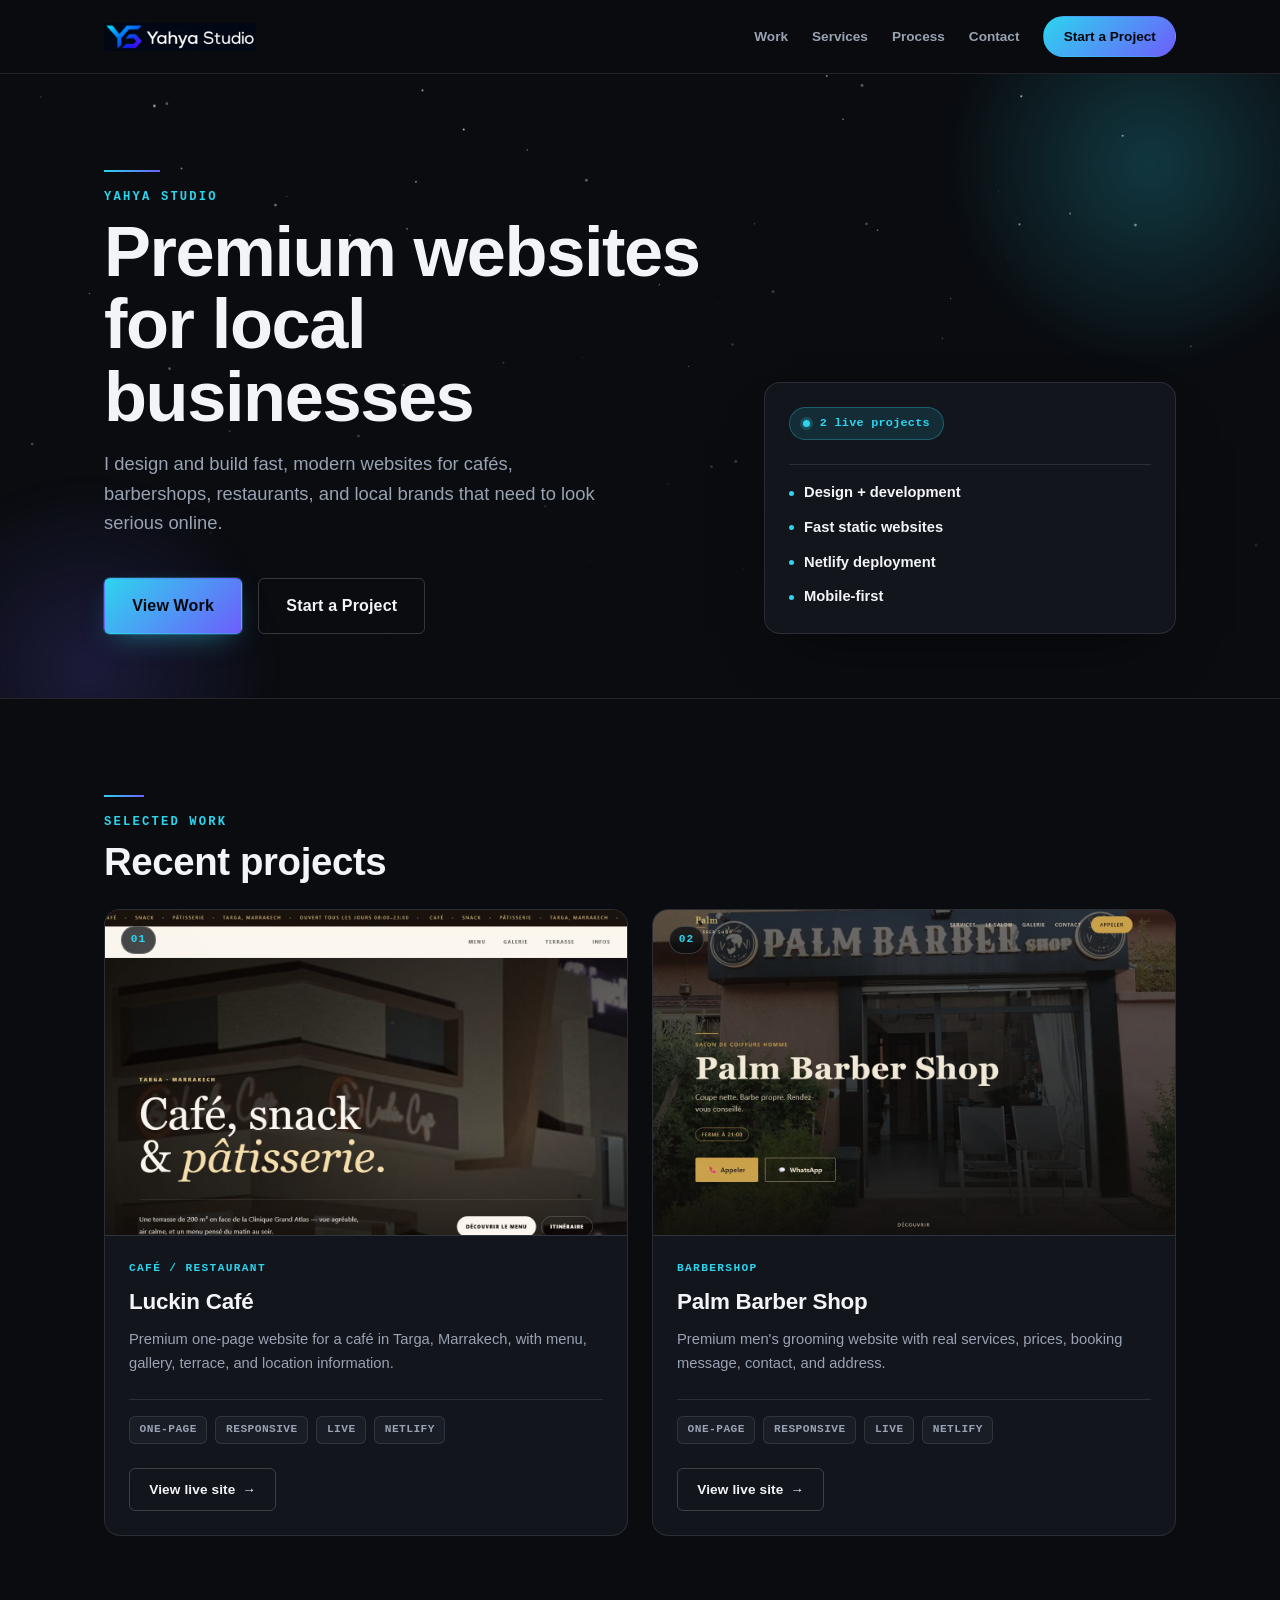
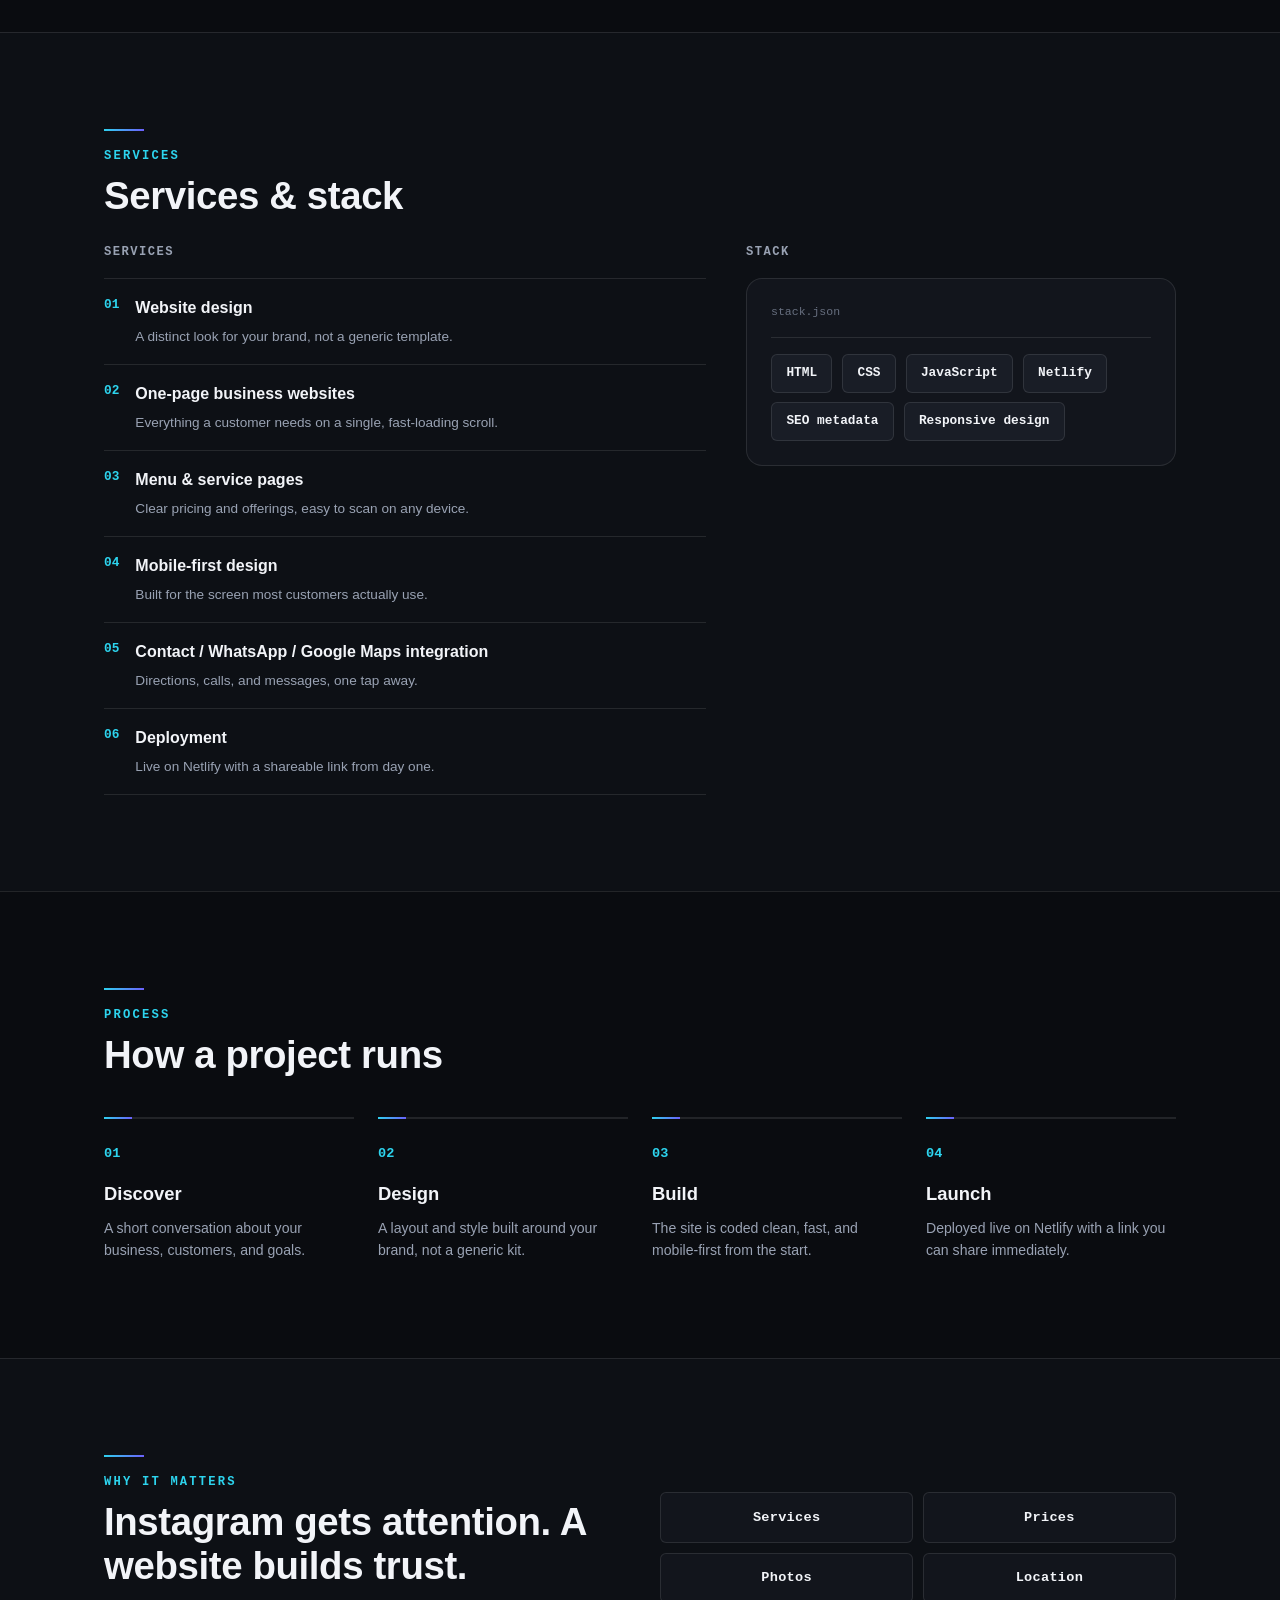
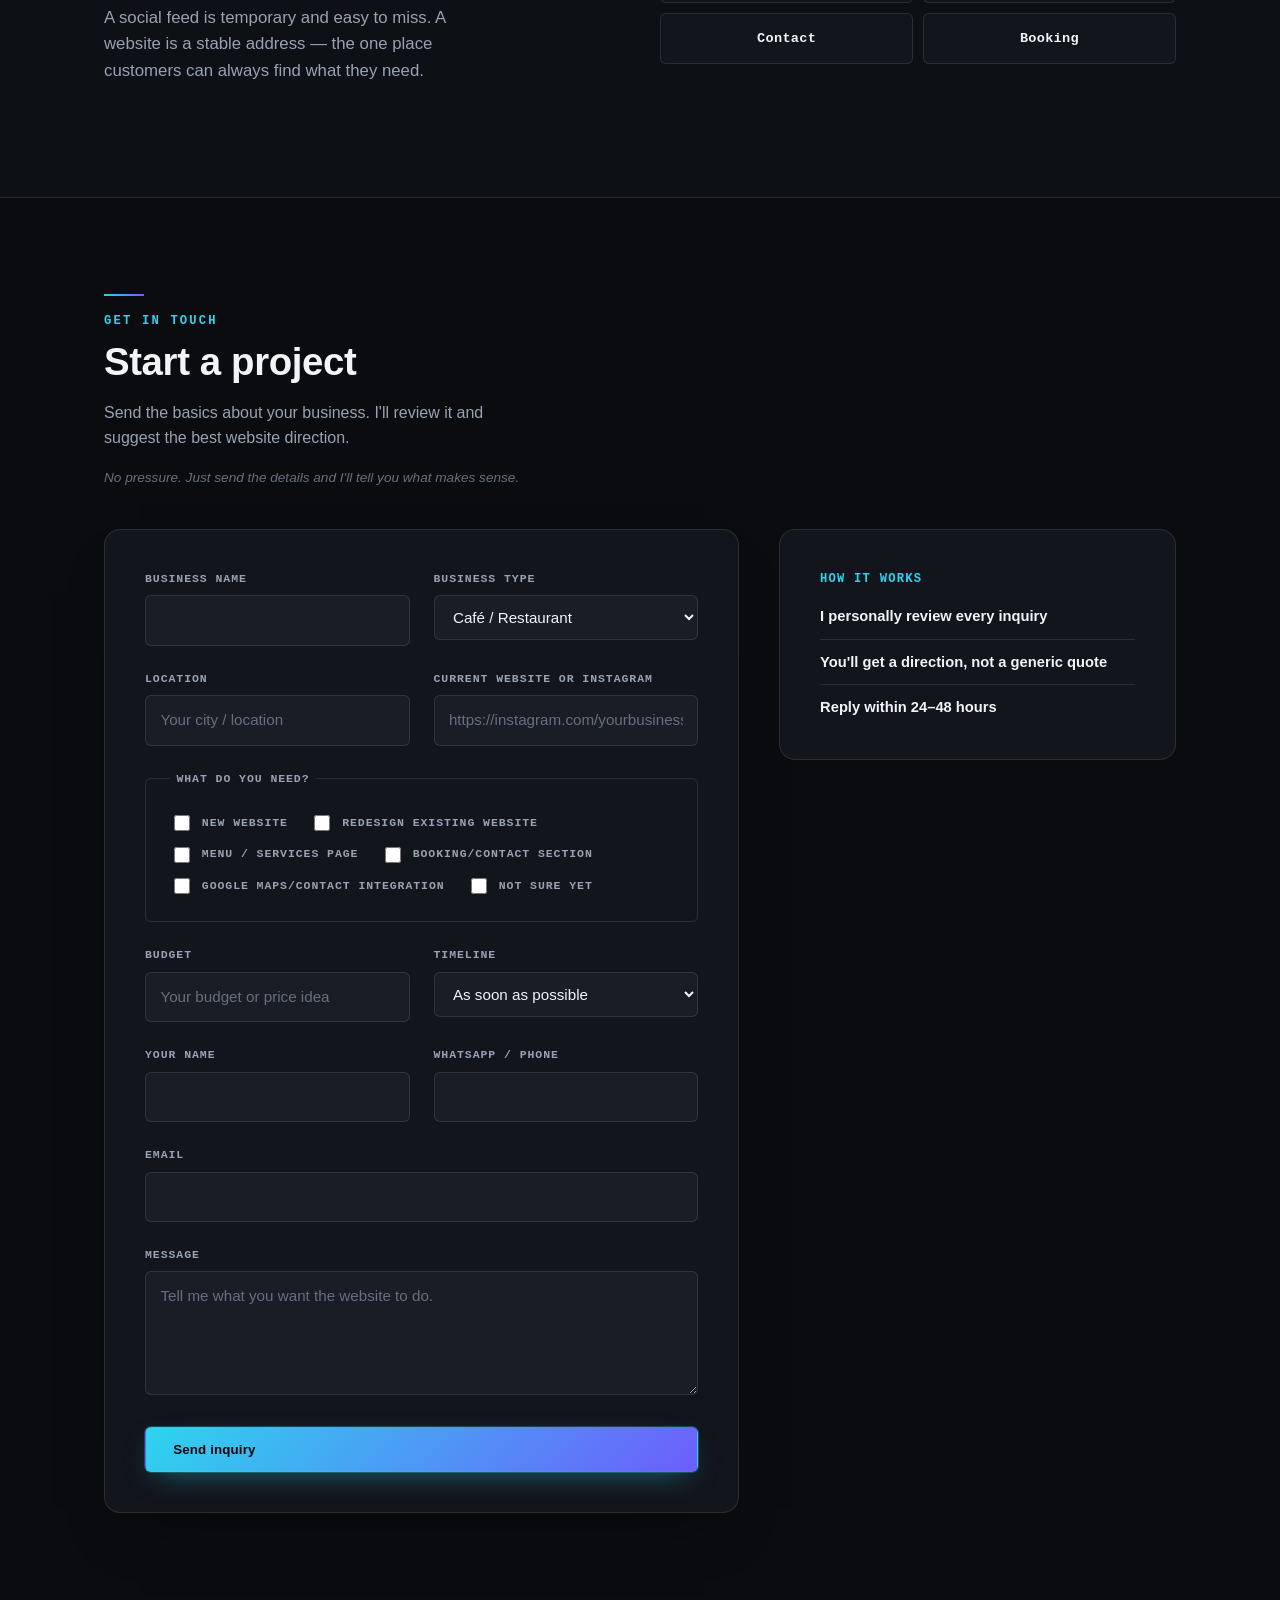
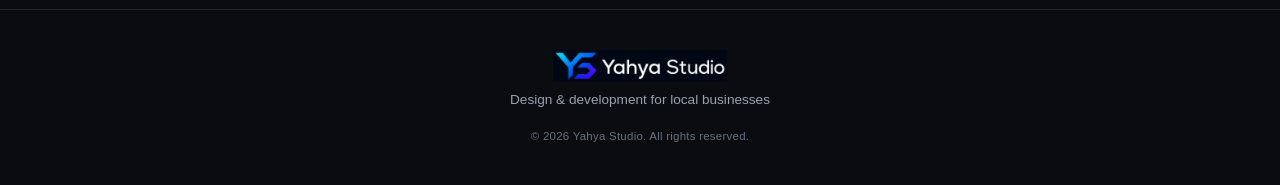
==== commit 4b122a50: "Add Yahya Studio logo to portfolio site" ====
--- a/studio/index.html
+++ b/studio/index.html
@@ -7,13 +7,16 @@
   <meta name="description" content="Yahya Studio designs and builds fast, modern websites for cafés, barbershops, restaurants, and local brands that need to look serious online." />
   <meta name="theme-color" content="#0a0c10" />
 
-  <link rel="icon" href="data:image/svg+xml,%3Csvg xmlns='http://www.w3.org/2000/svg' viewBox='0 0 64 64'%3E%3Crect width='64' height='64' rx='14' fill='%230a0c10'/%3E%3Ctext x='32' y='44' font-family='Helvetica,Arial,sans-serif' font-size='32' font-weight='700' fill='%2322d3ee' text-anchor='middle'%3EY%3C/text%3E%3C/svg%3E" />
+  <link rel="icon" type="image/png" href="images/yahya-studio-mark.png" />
 
   <!-- Open Graph -->
   <meta property="og:type" content="website" />
   <meta property="og:site_name" content="Yahya Studio" />
   <meta property="og:title" content="Yahya Studio — Premium Websites for Local Businesses" />
   <meta property="og:description" content="I design and build fast, modern websites for cafés, barbershops, restaurants, and local brands that need to look serious online." />
+  <meta property="og:image" content="images/yahya-studio-logo.png" />
+  <meta property="og:image:width" content="1704" />
+  <meta property="og:image:height" content="314" />
   <meta property="og:locale" content="en_US" />
 
   <link rel="stylesheet" href="css/style.css" />
@@ -26,8 +29,14 @@
   <header class="site-header" id="siteHeader">
     <div class="container header-bar">
       <a class="brand" href="#main">
-        <span class="brand-mark" aria-hidden="true">{ }</span>
-        <span class="brand-name">Yahya Studio</span>
+        <img
+          class="brand-logo"
+          src="images/yahya-studio-logo.png"
+          alt="Yahya Studio"
+          width="1704"
+          height="314"
+          loading="eager"
+        />
       </a>
 
       <button class="nav-toggle" id="navToggle" aria-expanded="false" aria-controls="primaryNav">
@@ -432,7 +441,14 @@
 
   <footer class="site-footer">
     <div class="container footer-content">
-      <p class="footer-brand">Yahya Studio</p>
+      <img
+        class="footer-logo"
+        src="images/yahya-studio-logo.png"
+        alt="Yahya Studio"
+        width="1704"
+        height="314"
+        loading="lazy"
+      />
       <p class="footer-tagline">Design &amp; development for local businesses</p>
       <p class="footer-copyright">© 2026 Yahya Studio. All rights reserved.</p>
     </div>
--- a/studio/css/style.css
+++ b/studio/css/style.css
@@ -221,21 +221,12 @@
 .brand {
   display: flex;
   align-items: center;
-  gap: 0.5rem;
-}
-
-.brand-mark {
-  font-family: var(--font-mono);
-  font-size: 0.95rem;
-  font-weight: 600;
-  color: var(--color-accent);
-}
-
-.brand-name {
-  font-size: 1.1rem;
-  font-weight: 700;
-  letter-spacing: -0.01em;
-  color: var(--color-ink);
+}
+
+.brand-logo {
+  display: block;
+  height: 28px;
+  width: auto;
 }
 
 .nav-toggle {
@@ -968,10 +959,11 @@
   text-align: center;
 }
 
-.footer-brand {
-  margin: 0 0 0.25rem;
-  font-weight: 700;
-  color: var(--color-ink);
+.footer-logo {
+  display: block;
+  height: 32px;
+  width: auto;
+  margin: 0 auto 0.4rem;
 }
 
 .footer-tagline {
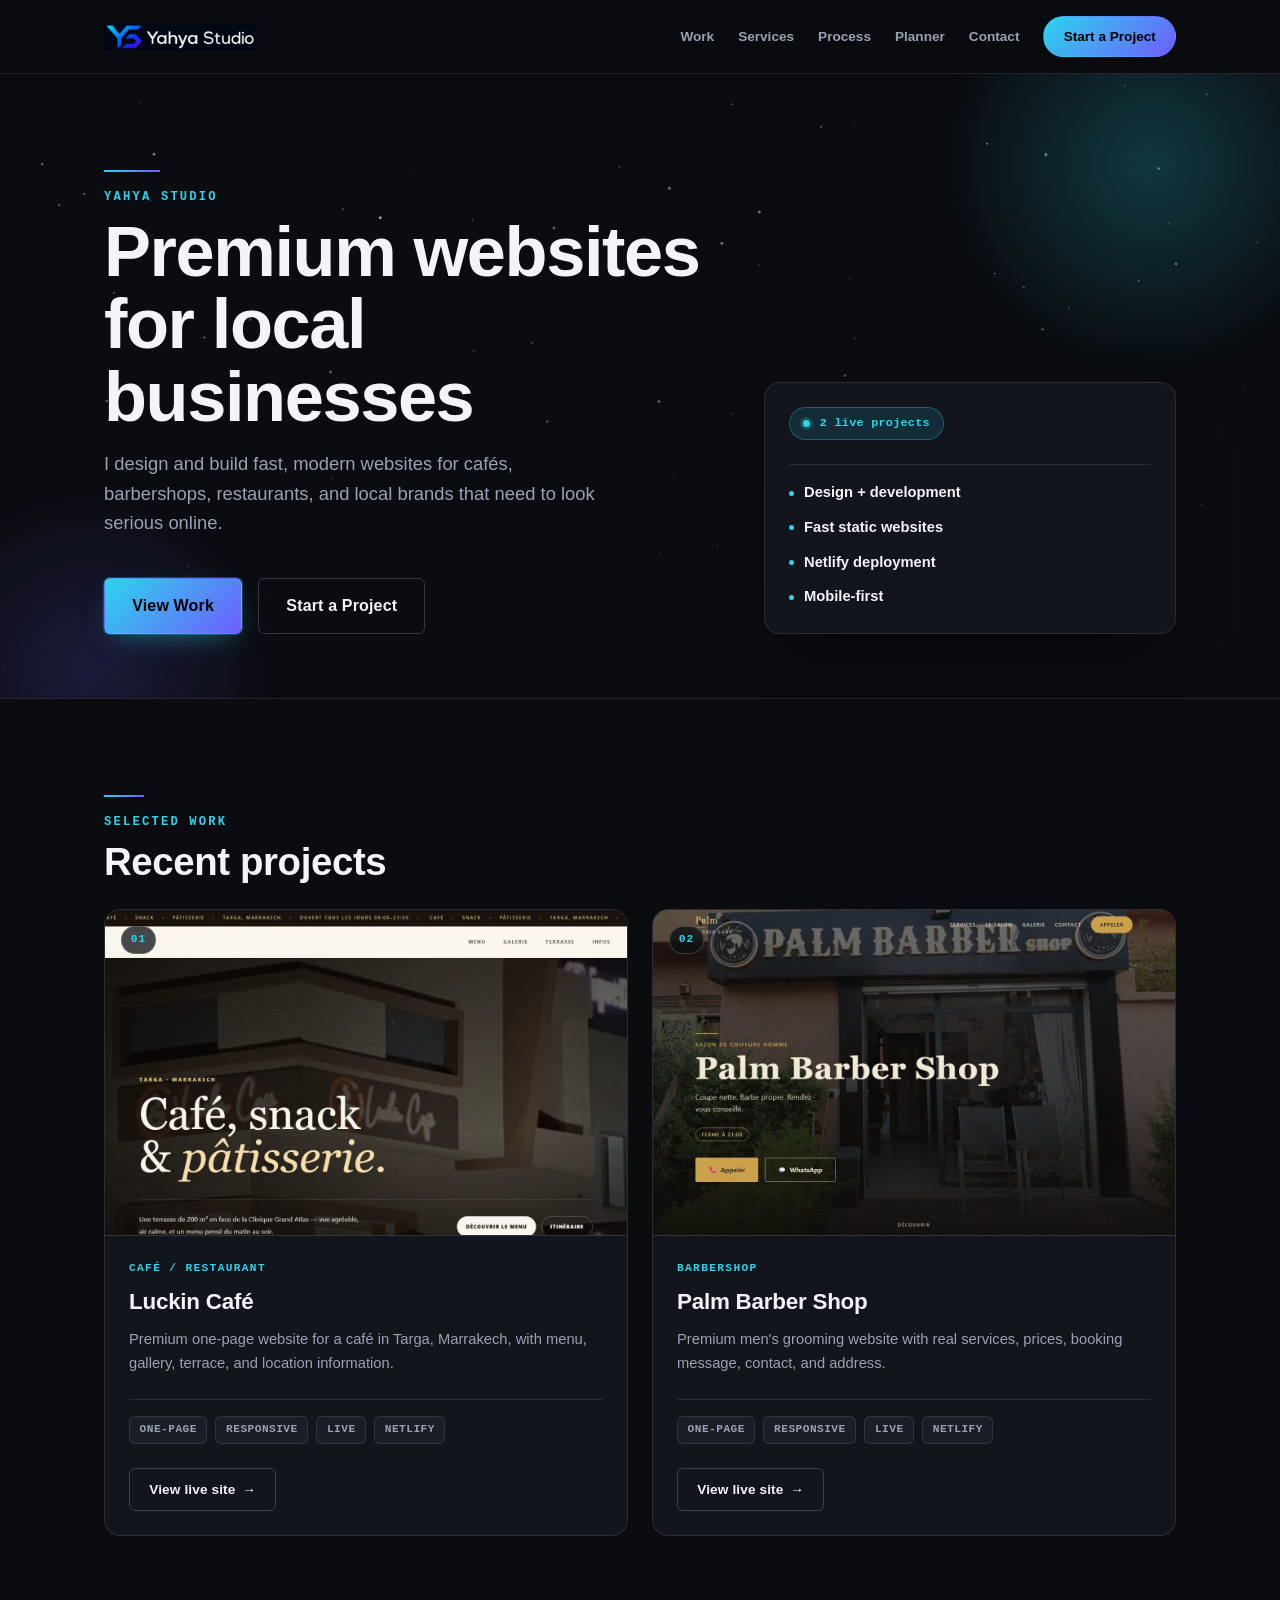
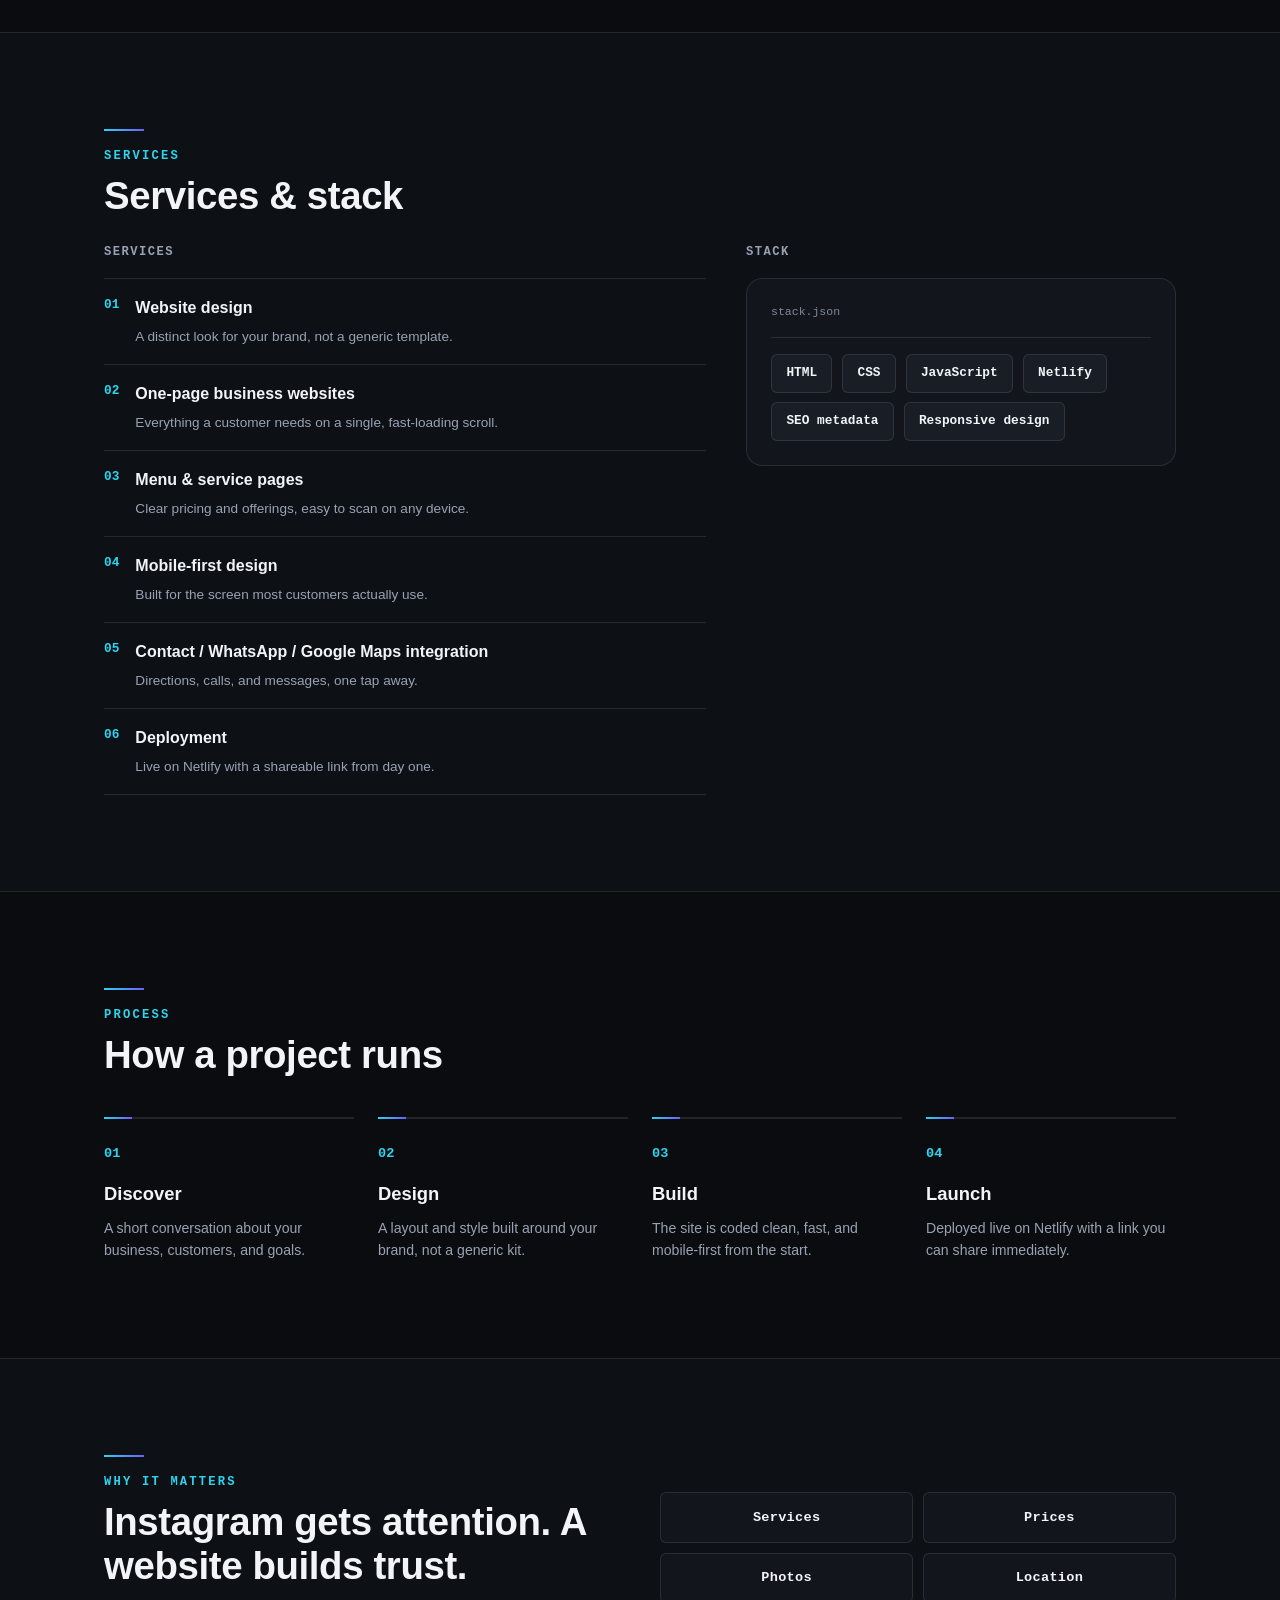
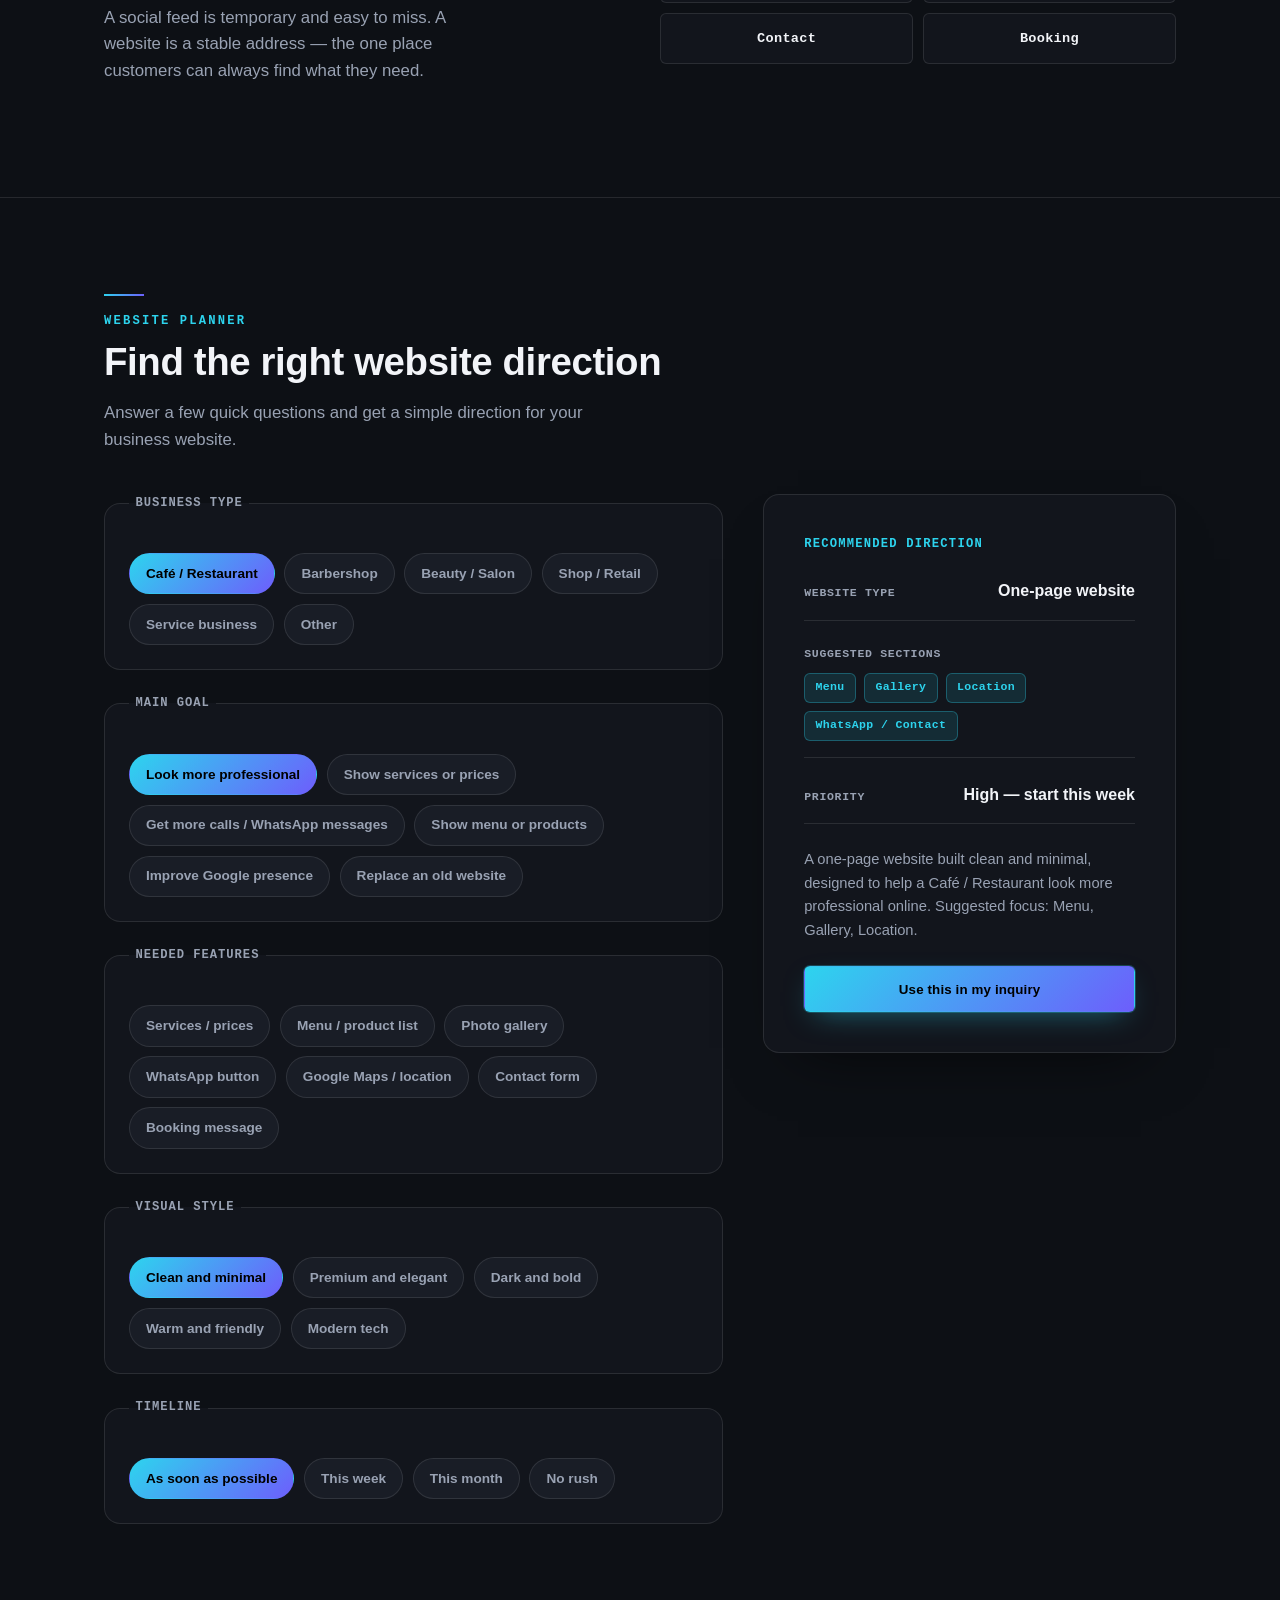
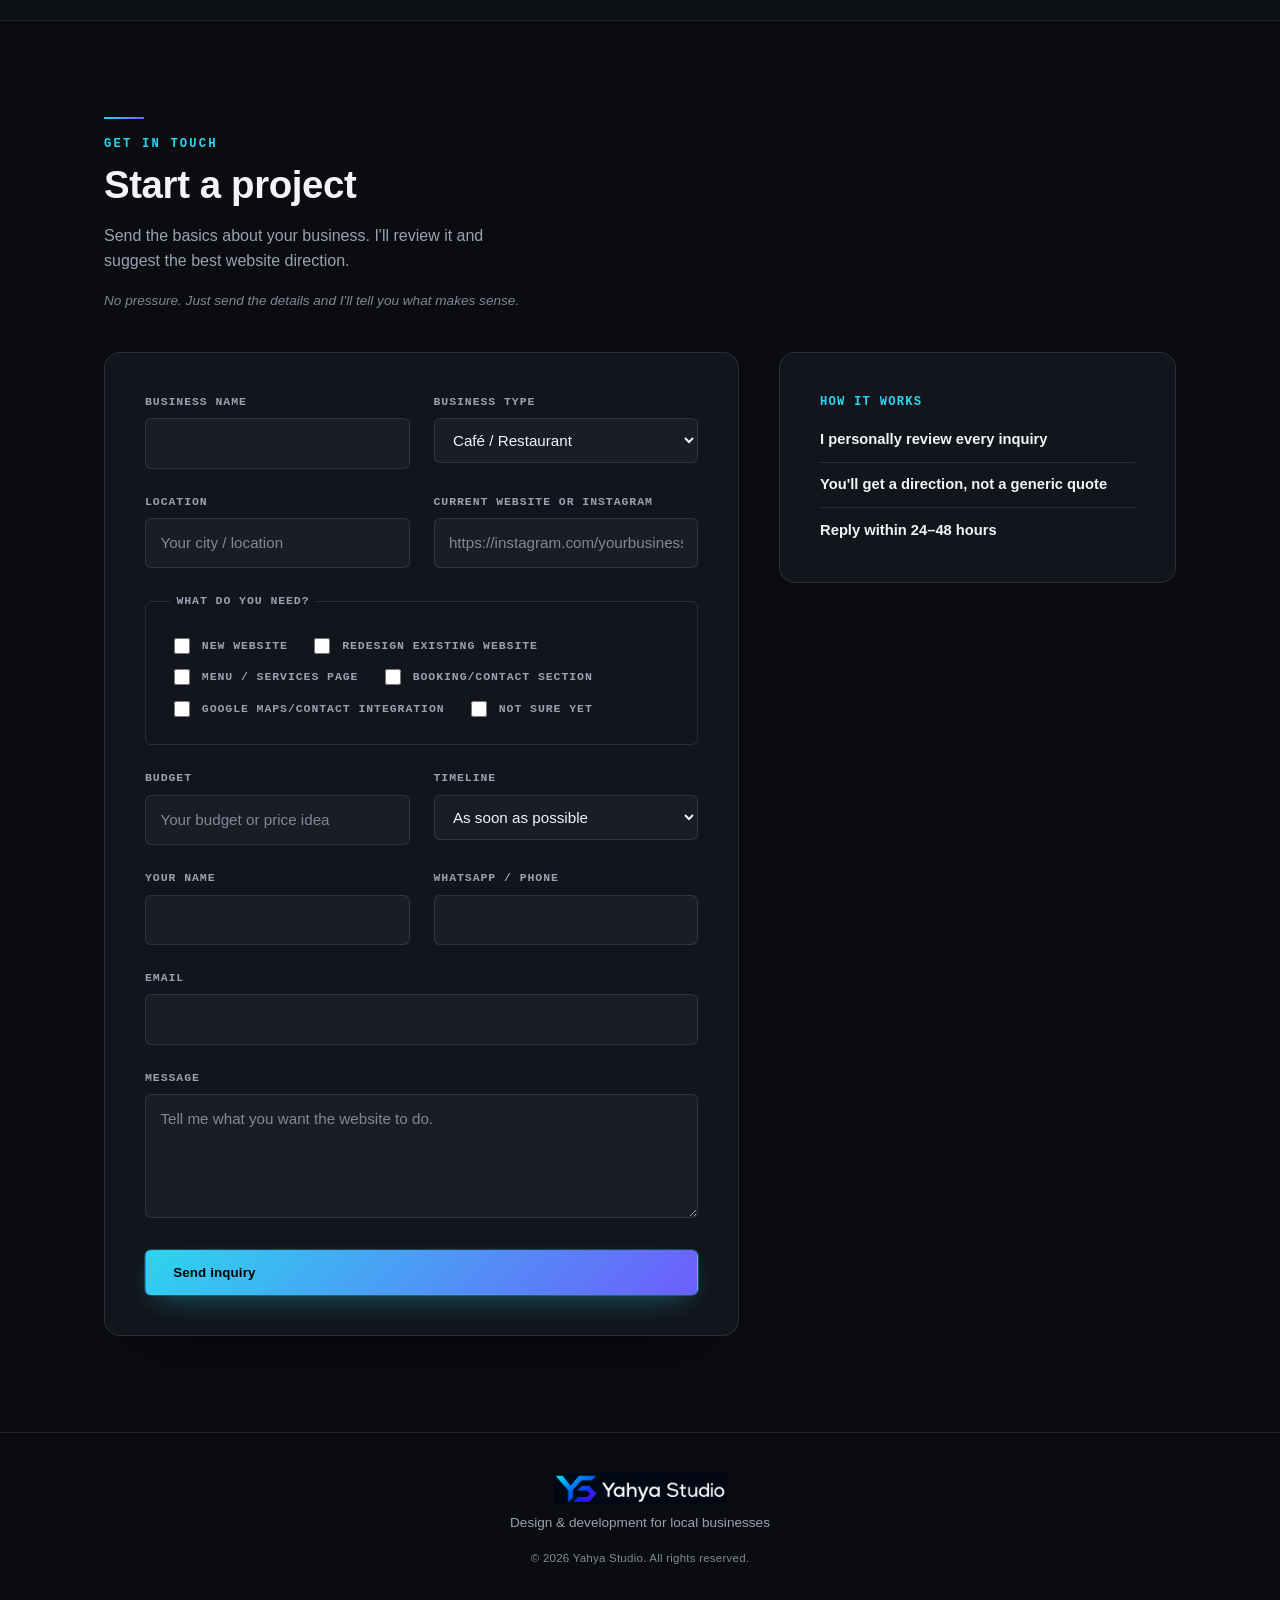
==== commit b786b87b: "Add interactive Website Planner section" ====
--- a/studio/index.html
+++ b/studio/index.html
@@ -50,6 +50,7 @@
         <a href="#work">Work</a>
         <a href="#services">Services</a>
         <a href="#process">Process</a>
+        <a href="#planner">Planner</a>
         <a href="#contact">Contact</a>
         <a class="nav-cta" href="#contact">Start a Project</a>
       </nav>
@@ -297,6 +298,189 @@
       </div>
     </section>
 
+    <!-- Website Planner -->
+    <section class="planner" id="planner">
+      <div class="container">
+        <span class="section-kicker" aria-hidden="true"></span>
+        <p class="eyebrow">Website Planner</p>
+        <h2>Find the right website direction</h2>
+        <p class="planner-lead">Answer a few quick questions and get a simple direction for your business website.</p>
+
+        <div class="planner-layout">
+          <div class="planner-form reveal">
+            <fieldset class="planner-field">
+              <legend>Business type</legend>
+              <div class="planner-pill-group">
+                <label class="planner-pill">
+                  <input class="visually-hidden" type="radio" name="planner-business-type" value="Café / Restaurant" checked />
+                  <span>Café / Restaurant</span>
+                </label>
+                <label class="planner-pill">
+                  <input class="visually-hidden" type="radio" name="planner-business-type" value="Barbershop" />
+                  <span>Barbershop</span>
+                </label>
+                <label class="planner-pill">
+                  <input class="visually-hidden" type="radio" name="planner-business-type" value="Beauty / Salon" />
+                  <span>Beauty / Salon</span>
+                </label>
+                <label class="planner-pill">
+                  <input class="visually-hidden" type="radio" name="planner-business-type" value="Shop / Retail" />
+                  <span>Shop / Retail</span>
+                </label>
+                <label class="planner-pill">
+                  <input class="visually-hidden" type="radio" name="planner-business-type" value="Service business" />
+                  <span>Service business</span>
+                </label>
+                <label class="planner-pill">
+                  <input class="visually-hidden" type="radio" name="planner-business-type" value="Other" />
+                  <span>Other</span>
+                </label>
+              </div>
+            </fieldset>
+
+            <fieldset class="planner-field">
+              <legend>Main goal</legend>
+              <div class="planner-pill-group">
+                <label class="planner-pill">
+                  <input class="visually-hidden" type="radio" name="planner-main-goal" value="Look more professional" checked />
+                  <span>Look more professional</span>
+                </label>
+                <label class="planner-pill">
+                  <input class="visually-hidden" type="radio" name="planner-main-goal" value="Show services or prices" />
+                  <span>Show services or prices</span>
+                </label>
+                <label class="planner-pill">
+                  <input class="visually-hidden" type="radio" name="planner-main-goal" value="Get more calls / WhatsApp messages" />
+                  <span>Get more calls / WhatsApp messages</span>
+                </label>
+                <label class="planner-pill">
+                  <input class="visually-hidden" type="radio" name="planner-main-goal" value="Show menu or products" />
+                  <span>Show menu or products</span>
+                </label>
+                <label class="planner-pill">
+                  <input class="visually-hidden" type="radio" name="planner-main-goal" value="Improve Google presence" />
+                  <span>Improve Google presence</span>
+                </label>
+                <label class="planner-pill">
+                  <input class="visually-hidden" type="radio" name="planner-main-goal" value="Replace an old website" />
+                  <span>Replace an old website</span>
+                </label>
+              </div>
+            </fieldset>
+
+            <fieldset class="planner-field">
+              <legend>Needed features</legend>
+              <div class="planner-pill-group">
+                <label class="planner-pill">
+                  <input class="visually-hidden" type="checkbox" name="planner-features" value="Services / prices" />
+                  <span>Services / prices</span>
+                </label>
+                <label class="planner-pill">
+                  <input class="visually-hidden" type="checkbox" name="planner-features" value="Menu / product list" />
+                  <span>Menu / product list</span>
+                </label>
+                <label class="planner-pill">
+                  <input class="visually-hidden" type="checkbox" name="planner-features" value="Photo gallery" />
+                  <span>Photo gallery</span>
+                </label>
+                <label class="planner-pill">
+                  <input class="visually-hidden" type="checkbox" name="planner-features" value="WhatsApp button" />
+                  <span>WhatsApp button</span>
+                </label>
+                <label class="planner-pill">
+                  <input class="visually-hidden" type="checkbox" name="planner-features" value="Google Maps / location" />
+                  <span>Google Maps / location</span>
+                </label>
+                <label class="planner-pill">
+                  <input class="visually-hidden" type="checkbox" name="planner-features" value="Contact form" />
+                  <span>Contact form</span>
+                </label>
+                <label class="planner-pill">
+                  <input class="visually-hidden" type="checkbox" name="planner-features" value="Booking message" />
+                  <span>Booking message</span>
+                </label>
+              </div>
+            </fieldset>
+
+            <fieldset class="planner-field">
+              <legend>Visual style</legend>
+              <div class="planner-pill-group">
+                <label class="planner-pill">
+                  <input class="visually-hidden" type="radio" name="planner-style" value="Clean and minimal" checked />
+                  <span>Clean and minimal</span>
+                </label>
+                <label class="planner-pill">
+                  <input class="visually-hidden" type="radio" name="planner-style" value="Premium and elegant" />
+                  <span>Premium and elegant</span>
+                </label>
+                <label class="planner-pill">
+                  <input class="visually-hidden" type="radio" name="planner-style" value="Dark and bold" />
+                  <span>Dark and bold</span>
+                </label>
+                <label class="planner-pill">
+                  <input class="visually-hidden" type="radio" name="planner-style" value="Warm and friendly" />
+                  <span>Warm and friendly</span>
+                </label>
+                <label class="planner-pill">
+                  <input class="visually-hidden" type="radio" name="planner-style" value="Modern tech" />
+                  <span>Modern tech</span>
+                </label>
+              </div>
+            </fieldset>
+
+            <fieldset class="planner-field">
+              <legend>Timeline</legend>
+              <div class="planner-pill-group">
+                <label class="planner-pill">
+                  <input class="visually-hidden" type="radio" name="planner-timeline" value="As soon as possible" checked />
+                  <span>As soon as possible</span>
+                </label>
+                <label class="planner-pill">
+                  <input class="visually-hidden" type="radio" name="planner-timeline" value="This week" />
+                  <span>This week</span>
+                </label>
+                <label class="planner-pill">
+                  <input class="visually-hidden" type="radio" name="planner-timeline" value="This month" />
+                  <span>This month</span>
+                </label>
+                <label class="planner-pill">
+                  <input class="visually-hidden" type="radio" name="planner-timeline" value="No rush" />
+                  <span>No rush</span>
+                </label>
+              </div>
+            </fieldset>
+          </div>
+
+          <aside class="planner-result reveal">
+            <p class="planner-result-label">Recommended direction</p>
+
+            <div class="planner-result-body" aria-live="polite">
+              <div class="planner-result-row">
+                <span class="planner-result-key">Website type</span>
+                <span class="planner-result-value" id="plannerType">One-page website</span>
+              </div>
+
+              <div class="planner-result-block">
+                <span class="planner-result-key">Suggested sections</span>
+                <ul class="planner-result-tags" id="plannerSections"></ul>
+              </div>
+
+              <div class="planner-result-row">
+                <span class="planner-result-key">Priority</span>
+                <span class="planner-result-value" id="plannerPriority">High — start this week</span>
+              </div>
+
+              <p class="planner-result-explanation" id="plannerExplanation"></p>
+            </div>
+
+            <button type="button" class="btn btn-primary planner-cta" id="plannerUseButton">
+              Use this in my inquiry
+            </button>
+          </aside>
+        </div>
+      </div>
+    </section>
+
     <!-- Contact / CTA -->
     <section class="contact" id="contact">
       <div class="container">
--- a/studio/css/style.css
+++ b/studio/css/style.css
@@ -12,12 +12,12 @@
 
   --color-ink: #f2f4f8;
   --color-ink-dim: #99a2b3;
-  --color-ink-faint: #676f7f;
+  --color-ink-faint: #818897;
 
   --color-accent: #2dd4ee;
   --color-accent-2: #6d5efc;
   --color-accent-soft: rgba(45, 212, 238, 0.12);
-  --color-on-accent: #04070c;
+  --color-on-accent: #000000;
 
   --gradient-accent: linear-gradient(135deg, var(--color-accent) 0%, var(--color-accent-2) 100%);
 
@@ -103,6 +103,14 @@
   max-width: var(--container-width);
   margin: 0 auto;
   padding: 0 var(--space-3);
+}
+
+#work,
+#services,
+#process,
+#planner,
+#contact {
+  scroll-margin-top: 90px;
 }
 
 .eyebrow {
@@ -743,6 +751,184 @@
   color: var(--color-accent);
 }
 
+/* ---- Website Planner ---- */
+
+.planner {
+  padding: var(--space-6) 0;
+  border-top: 1px solid var(--color-border);
+  background: var(--color-bg-alt);
+}
+
+.planner-lead {
+  max-width: 56ch;
+  margin-bottom: var(--space-4);
+  font-size: 1.05rem;
+}
+
+.planner-layout {
+  display: grid;
+  grid-template-columns: 1.5fr 1fr;
+  gap: var(--space-4);
+  align-items: start;
+}
+
+.planner-form {
+  display: flex;
+  flex-direction: column;
+  gap: var(--space-3);
+}
+
+.planner-field {
+  margin: 0;
+  padding: var(--space-3);
+  border: 1px solid var(--color-border);
+  border-radius: var(--radius-lg);
+  background: var(--color-surface);
+}
+
+.planner-field legend {
+  padding: 0 0.4rem;
+  font-family: var(--font-mono);
+  font-size: 0.76rem;
+  font-weight: 700;
+  letter-spacing: 0.08em;
+  text-transform: uppercase;
+  color: var(--color-ink-dim);
+}
+
+.planner-pill-group {
+  display: flex;
+  flex-wrap: wrap;
+  gap: 0.6rem;
+  margin-top: var(--space-2);
+}
+
+.planner-pill {
+  position: relative;
+  cursor: pointer;
+}
+
+.planner-pill span {
+  display: inline-flex;
+  align-items: center;
+  padding: 0.55rem 1rem;
+  border-radius: 999px;
+  border: 1px solid var(--color-border);
+  background: var(--color-surface-2);
+  font-size: 0.85rem;
+  font-weight: 600;
+  color: var(--color-ink-dim);
+  transition: background-color 0.2s ease, color 0.2s ease, border-color 0.2s ease;
+}
+
+.planner-pill:hover span {
+  border-color: var(--color-accent);
+  color: var(--color-ink);
+}
+
+.planner-pill input:checked + span {
+  background: var(--gradient-accent);
+  border-color: transparent;
+  color: var(--color-on-accent);
+}
+
+.planner-pill input:focus-visible + span {
+  outline: 2px solid var(--color-accent);
+  outline-offset: 2px;
+}
+
+.planner-result {
+  position: sticky;
+  top: 96px;
+  display: flex;
+  flex-direction: column;
+  gap: var(--space-3);
+  padding: var(--space-4);
+  border: 1px solid var(--color-border);
+  border-radius: var(--radius-lg);
+  background: var(--color-surface);
+  box-shadow: 0 30px 60px -35px rgba(0, 0, 0, 0.7);
+}
+
+.planner-result-label {
+  margin: 0;
+  font-family: var(--font-mono);
+  font-size: 0.76rem;
+  font-weight: 700;
+  letter-spacing: 0.1em;
+  text-transform: uppercase;
+  color: var(--color-accent);
+}
+
+.planner-result-body {
+  display: flex;
+  flex-direction: column;
+  gap: var(--space-3);
+}
+
+.planner-result-row {
+  display: flex;
+  align-items: baseline;
+  justify-content: space-between;
+  gap: 0.5rem;
+  padding-bottom: var(--space-2);
+  border-bottom: 1px solid var(--color-border);
+}
+
+.planner-result-key {
+  font-family: var(--font-mono);
+  font-size: 0.72rem;
+  font-weight: 700;
+  letter-spacing: 0.06em;
+  text-transform: uppercase;
+  color: var(--color-ink-dim);
+  flex-shrink: 0;
+}
+
+.planner-result-value {
+  font-size: 1rem;
+  font-weight: 700;
+  color: var(--color-ink);
+  text-align: right;
+}
+
+.planner-result-block {
+  display: flex;
+  flex-direction: column;
+  gap: 0.6rem;
+  padding-bottom: var(--space-2);
+  border-bottom: 1px solid var(--color-border);
+}
+
+.planner-result-tags {
+  display: flex;
+  flex-wrap: wrap;
+  gap: 0.5rem;
+}
+
+.planner-result-tags li {
+  font-family: var(--font-mono);
+  padding: 0.3rem 0.65rem;
+  border-radius: var(--radius);
+  border: 1px solid rgba(45, 212, 238, 0.3);
+  background: var(--color-accent-soft);
+  font-size: 0.72rem;
+  font-weight: 600;
+  letter-spacing: 0.03em;
+  color: var(--color-accent);
+}
+
+.planner-result-explanation {
+  margin: 0;
+  font-size: 0.92rem;
+  color: var(--color-ink-dim);
+}
+
+.planner-cta {
+  width: 100%;
+  justify-content: center;
+}
+
 /* ---- Contact ---- */
 
 .contact {
@@ -1006,6 +1192,14 @@
 
   .process-grid {
     grid-template-columns: repeat(2, 1fr);
+  }
+
+  .planner-layout {
+    grid-template-columns: 1fr;
+  }
+
+  .planner-result {
+    position: static;
   }
 
   .contact-layout {
